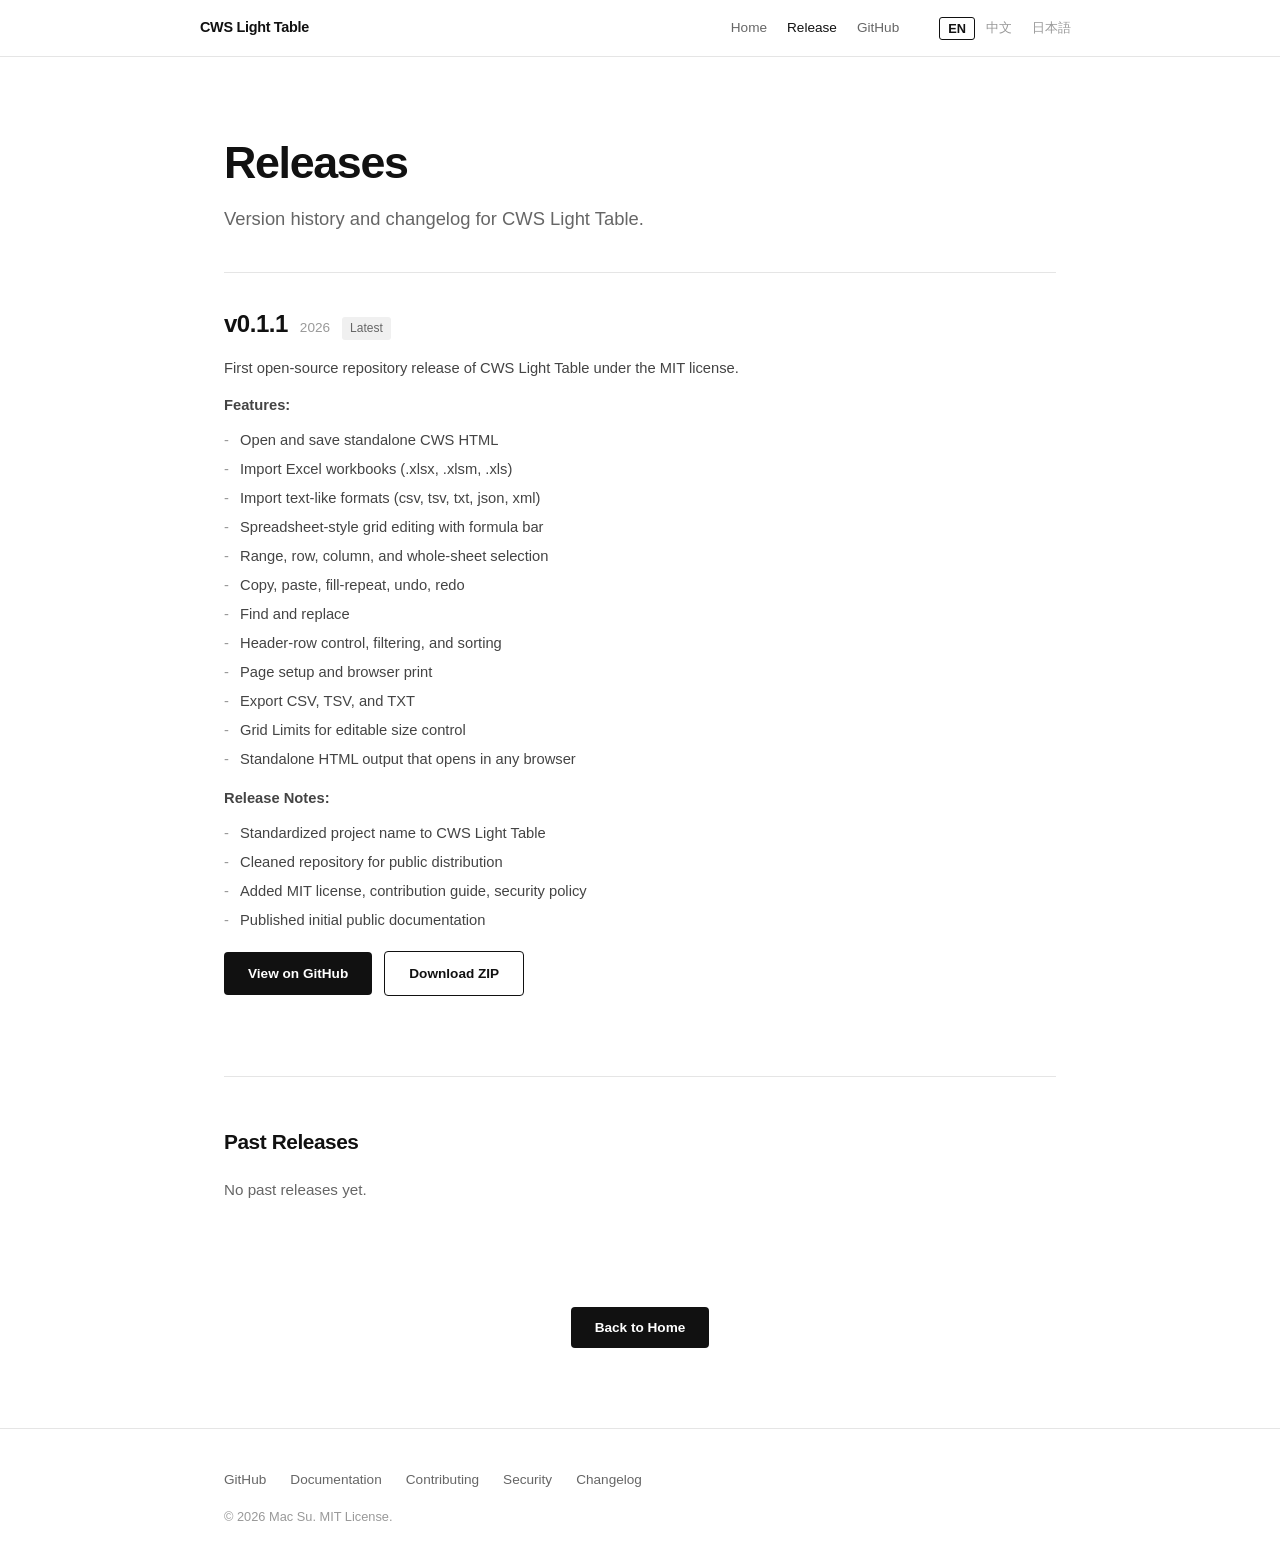
==== release.html @ afd264b7 "Initial site" ====
<!DOCTYPE html>
<html lang="en">
<head>
<meta charset="UTF-8">
<meta name="viewport" content="width=device-width, initial-scale=1.0">
<title>Release - CWS Light Table</title>
<link rel="stylesheet" href="css/style.css">
</head>
<body>

<nav class="nav">
  <div class="nav-inner">
    <a href="index.html" class="nav-logo">CWS Light Table</a>
    <div class="nav-links">
      <a href="index.html" data-i18n="nav_home">Home</a>
      <a href="release.html" class="active" data-i18n="nav_release">Release</a>
      <a href="https://github.com/szsumc/CWS-Light-Table-Open-Source" target="_blank" data-i18n="nav_github">GitHub</a>
    </div>
    <div class="lang-switch">
      <button class="lang-btn active" data-lang="en">EN</button>
      <button class="lang-btn" data-lang="zh">中文</button>
      <button class="lang-btn" data-lang="ja">日本語</button>
    </div>
  </div>
</nav>

<main>
  <div class="container">

    <section class="hero" style="padding-bottom:40px">
      <h1 data-i18n="release_title">Releases</h1>
      <p class="tagline" data-i18n="release_tagline">Version history and changelog for CWS Light Table.</p>
    </section>

    <section class="section" style="padding-top:0">
      <div class="release">
        <div class="release-header">
          <span class="release-version" data-i18n="rel_011_version">v0.1.1</span>
          <span class="release-date" data-i18n="rel_011_date">2026</span>
          <span class="release-tag" data-i18n="rel_011_tag">Latest</span>
        </div>
        <div class="release-notes">
          <p data-i18n="rel_011_intro">First open-source repository release of CWS Light Table under the MIT license.</p>
          <p style="margin-top:12px;font-weight:600" data-i18n="rel_011_features_title">Features:</p>
          <ul>
            <li data-i18n="rel_011_f01">Open and save standalone CWS HTML</li>
            <li data-i18n="rel_011_f02">Import Excel workbooks (.xlsx, .xlsm, .xls)</li>
            <li data-i18n="rel_011_f03">Import text-like formats (csv, tsv, txt, json, xml)</li>
            <li data-i18n="rel_011_f04">Spreadsheet-style grid editing with formula bar</li>
            <li data-i18n="rel_011_f05">Range, row, column, and whole-sheet selection</li>
            <li data-i18n="rel_011_f06">Copy, paste, fill-repeat, undo, redo</li>
            <li data-i18n="rel_011_f07">Find and replace</li>
            <li data-i18n="rel_011_f08">Header-row control, filtering, and sorting</li>
            <li data-i18n="rel_011_f09">Page setup and browser print</li>
            <li data-i18n="rel_011_f10">Export CSV, TSV, and TXT</li>
            <li data-i18n="rel_011_f11">Grid Limits for editable size control</li>
            <li data-i18n="rel_011_f12">Standalone HTML output that opens in any browser</li>
          </ul>
          <p style="margin-top:12px;font-weight:600" data-i18n="rel_011_notes_title">Release Notes:</p>
          <ul>
            <li data-i18n="rel_011_n01">Standardized project name to CWS Light Table</li>
            <li data-i18n="rel_011_n02">Cleaned repository for public distribution</li>
            <li data-i18n="rel_011_n03">Added MIT license, contribution guide, security policy</li>
            <li data-i18n="rel_011_n04">Published initial public documentation</li>
          </ul>
          <p style="margin-top:16px">
            <a href="https://github.com/szsumc/CWS-Light-Table-Open-Source/releases" target="_blank" class="btn" data-i18n="rel_011_download">View on GitHub</a>
            <a href="Release/CWS%20Light%20Table_v0.1.1.zip" class="btn btn-outline" style="margin-left:8px" data-i18n="rel_011_dl_zip">Download ZIP</a>
          </p>
        </div>
      </div>
    </section>

    <section class="section">
      <h2 class="section-title" data-i18n="past_title">Past Releases</h2>
      <p class="section-sub" data-i18n="past_empty">No past releases yet.</p>
    </section>

    <div style="padding: 32px 0; text-align: center;">
      <a href="index.html" class="btn" data-i18n="cta_home">Back to Home</a>
    </div>

  </div>
</main>

<footer class="footer">
  <div class="container">
    <div class="footer-links">
      <a href="https://github.com/szsumc/CWS-Light-Table-Open-Source" target="_blank" data-i18n="footer_github">GitHub</a>
      <a href="https://github.com/szsumc/CWS-Light-Table-Open-Source/tree/master/docs" target="_blank" data-i18n="footer_docs">Documentation</a>
      <a href="https://github.com/szsumc/CWS-Light-Table-Open-Source/blob/master/CONTRIBUTING.md" target="_blank" data-i18n="footer_contributing">Contributing</a>
      <a href="https://github.com/szsumc/CWS-Light-Table-Open-Source/blob/master/SECURITY.md" target="_blank" data-i18n="footer_security">Security</a>
      <a href="https://github.com/szsumc/CWS-Light-Table-Open-Source/blob/master/CHANGELOG.md" target="_blank" data-i18n="footer_changelog">Changelog</a>
    </div>
    <div class="footer-copy" data-i18n="footer_copy">&copy; 2026 Mac Su. MIT License.</div>
  </div>
</footer>

<script>
const LANG = {
  en: {
    nav_home: "Home",
    nav_release: "Release",
    nav_github: "GitHub",
    release_title: "Releases",
    release_tagline: "Version history and changelog for CWS Light Table.",
    rel_011_version: "v0.1.1",
    rel_011_date: "2026",
    rel_011_tag: "Latest",
    rel_011_intro: "First open-source repository release of CWS Light Table under the MIT license.",
    rel_011_features_title: "Features:",
    rel_011_f01: "Open and save standalone CWS HTML",
    rel_011_f02: "Import Excel workbooks (.xlsx, .xlsm, .xls)",
    rel_011_f03: "Import text-like formats (csv, tsv, txt, json, xml)",
    rel_011_f04: "Spreadsheet-style grid editing with formula bar",
    rel_011_f05: "Range, row, column, and whole-sheet selection",
    rel_011_f06: "Copy, paste, fill-repeat, undo, redo",
    rel_011_f07: "Find and replace",
    rel_011_f08: "Header-row control, filtering, and sorting",
    rel_011_f09: "Page setup and browser print",
    rel_011_f10: "Export CSV, TSV, and TXT",
    rel_011_f11: "Grid Limits for editable size control",
    rel_011_f12: "Standalone HTML output that opens in any browser",
    rel_011_notes_title: "Release Notes:",
    rel_011_n01: "Standardized project name to CWS Light Table",
    rel_011_n02: "Cleaned repository for public distribution",
    rel_011_n03: "Added MIT license, contribution guide, security policy",
    rel_011_n04: "Published initial public documentation",
    rel_011_download: "View on GitHub",
    rel_011_dl_zip: "Download ZIP",
    past_title: "Past Releases",
    past_empty: "No past releases yet.",
    cta_home: "Back to Home",
    footer_github: "GitHub",
    footer_docs: "Documentation",
    footer_contributing: "Contributing",
    footer_security: "Security",
    footer_changelog: "Changelog",
    footer_copy: "\u00a9 2026 Mac Su. MIT License."
  },
  zh: {
    nav_home: "\u9996\u9875",
    nav_release: "\u53d1\u5e03",
    nav_github: "GitHub",
    release_title: "\u7248\u672c\u53d1\u5e03",
    release_tagline: "CWS Light Table \u7684\u7248\u672c\u5386\u53f2\u548c\u66f4\u65b0\u65e5\u5fd7\u3002",
    rel_011_version: "v0.1.1",
    rel_011_date: "2026 \u5e74",
    rel_011_tag: "\u6700\u65b0",
    rel_011_intro: "CWS Light Table \u7684\u9996\u4e2a\u5f00\u6e90\u4ed3\u5e93\u53d1\u5e03\u7248\uff0c\u57fa\u4e8e MIT \u534f\u8bae\u3002",
    rel_011_features_title: "\u529f\u80fd\u7279\u6027\uff1a",
    rel_011_f01: "\u6253\u5f00\u548c\u4fdd\u5b58\u72ec\u7acb CWS HTML \u6587\u4ef6",
    rel_011_f02: "\u5bfc\u5165 Excel \u5de5\u4f5c\u7c3f (.xlsx, .xlsm, .xls)",
    rel_011_f03: "\u5bfc\u5165\u6587\u672c\u683c\u5f0f (csv, tsv, txt, json, xml)",
    rel_011_f04: "\u652f\u6301\u516c\u5f0f\u680f\u7684\u7f51\u683c\u7f16\u8f91",
    rel_011_f05: "\u8303\u56f4\u3001\u884c\u3001\u5217\u3001\u5168\u8868\u9009\u62e9",
    rel_011_f06: "\u590d\u5236\u3001\u7c98\u8d34\u3001\u586b\u5145\u3001\u64a4\u9500\u3001\u91cd\u505a",
    rel_011_f07: "\u67e5\u627e\u548c\u66ff\u6362",
    rel_011_f08: "\u8868\u5934\u884c\u63a7\u5236\u3001\u7b5b\u9009\u3001\u6392\u5e8f",
    rel_011_f09: "\u9875\u9762\u8bbe\u7f6e\u548c\u6d4f\u89c8\u5668\u6253\u5370",
    rel_011_f10: "\u5bfc\u51fa CSV\u3001TSV\u3001TXT",
    rel_011_f11: "\u7f51\u683c\u9650\u5236 (\u53ef\u7f16\u8f91\u8303\u56f4\u63a7\u5236)",
    rel_011_f12: "\u751f\u6210\u53ef\u5728\u4efb\u4f55\u6d4f\u89c8\u5668\u4e2d\u6253\u5f00\u7684\u72ec\u7acb HTML",
    rel_011_notes_title: "\u53d1\u5e03\u8bf4\u660e\uff1a",
    rel_011_n01: "\u6807\u51c6\u5316\u9879\u76ee\u540d\u79f0\u4e3a CWS Light Table",
    rel_011_n02: "\u6e05\u7406\u4ed3\u5e93\uff0c\u9002\u5408\u516c\u5f00\u53d1\u5e03",
    rel_011_n03: "\u6dfb\u52a0 MIT \u534f\u8bae\u3001\u8d21\u732e\u6307\u5357\u3001\u5b89\u5168\u7b56\u7565",
    rel_011_n04: "\u53d1\u5e03\u521d\u59cb\u516c\u5f00\u6587\u6863",
    rel_011_download: "\u5728 GitHub \u4e0a\u67e5\u770b",
    rel_011_dl_zip: "\u4e0b\u8f7d ZIP",
    past_title: "\u8fc7\u5f80\u7248\u672c",
    past_empty: "\u5c1a\u65e0\u5176\u4ed6\u7248\u672c\u3002",
    cta_home: "\u8fd4\u56de\u9996\u9875",
    footer_github: "GitHub",
    footer_docs: "\u6587\u6863",
    footer_contributing: "\u8d21\u732e\u6307\u5357",
    footer_security: "\u5b89\u5168\u7b56\u7565",
    footer_changelog: "\u66f4\u65b0\u65e5\u5fd7",
    footer_copy: "\u00a9 2026 Mac Su\u3002MIT License\u3002"
  },
  ja: {
    nav_home: "\u30db\u30fc\u30e0",
    nav_release: "\u30ea\u30ea\u30fc\u30b9",
    nav_github: "GitHub",
    release_title: "\u30ea\u30ea\u30fc\u30b9",
    release_tagline: "CWS Light Table \u306e\u30d0\u30fc\u30b8\u30e7\u30f3\u5c65\u6b74\u3068\u30c1\u30a7\u30f3\u30b8\u30ed\u30b0\u3002",
    rel_011_version: "v0.1.1",
    rel_011_date: "2026\u5e74",
    rel_011_tag: "\u6700\u65b0",
    rel_011_intro: "MIT \u30e9\u30a4\u30bb\u30f3\u30b9\u3067\u516c\u958b\u3055\u308c\u305f CWS Light Table \u306e\u521d\u306e\u30aa\u30fc\u30d7\u30f3\u30bd\u30fc\u30b9\u30ea\u30dd\u30b8\u30c8\u30ea\u30ea\u30ea\u30fc\u30b9\u3067\u3059\u3002",
    rel_011_features_title: "\u6a5f\u80fd\uff1a",
    rel_011_f01: "\u30b9\u30bf\u30f3\u30c9\u30a2\u30ed\u30f3 CWS HTML \u306e\u958b\u9589\u3068\u4fdd\u5b58",
    rel_011_f02: "Excel \u30ef\u30fc\u30af\u30d6\u30c3\u30af\u306e\u30a4\u30f3\u30dd\u30fc\u30c8 (.xlsx, .xlsm, .xls)",
    rel_011_f03: "\u30c6\u30ad\u30b9\u30c8\u5f62\u5f0f\u306e\u30a4\u30f3\u30dd\u30fc\u30c8 (csv, tsv, txt, json, xml)",
    rel_011_f04: "\u6570\u5f0f\u30d0\u30fc\u5bfe\u5fdc\u306e\u30b0\u30ea\u30c3\u30c9\u7de8\u96c6",
    rel_011_f05: "\u7bc4\u56f2\u3001\u884c\u3001\u5217\u3001\u30b7\u30fc\u30c8\u5168\u4f53\u306e\u9078\u629e",
    rel_011_f06: "\u30b3\u30d4\u30fc\u3001\u30da\u30fc\u30b9\u30c8\u3001\u30d5\u30a3\u30eb\u3001\u5143\u306b\u623b\u3059\u3001\u3084\u308a\u76f4\u3057",
    rel_011_f07: "\u691c\u7d22\u3068\u7f6e\u63db",
    rel_011_f08: "\u30d8\u30c3\u30c0\u30fc\u884c\u5236\u5fa1\u3001\u30d5\u30a3\u30eb\u30bf\u30fc\u3001\u30bd\u30fc\u30c8",
    rel_011_f09: "\u30da\u30fc\u30b8\u8a2d\u5b9a\u3068\u30d6\u30e9\u30a6\u30b6\u5370\u5237",
    rel_011_f10: "CSV\u3001TSV\u3001TXT \u306e\u30a8\u30af\u30b9\u30dd\u30fc\u30c8",
    rel_011_f11: "\u30b0\u30ea\u30c3\u30c9\u5236\u9650 (\u7de8\u96c6\u7bc4\u56f2\u306e\u5236\u5fa1)",
    rel_011_f12: "\u30d6\u30e9\u30a6\u30b6\u3067\u958b\u3051\u308b\u30b9\u30bf\u30f3\u30c9\u30a2\u30ed\u30f3 HTML \u3092\u751f\u6210",
    rel_011_notes_title: "\u30ea\u30ea\u30fc\u30b9\u30ce\u30fc\u30c8\uff1a",
    rel_011_n01: "\u30d7\u30ed\u30b8\u30a7\u30af\u30c8\u540d\u3092 CWS Light Table \u306b\u7d71\u4e00",
    rel_011_n02: "\u516c\u958b\u914d\u5e03\u306e\u305f\u3081\u306b\u30ea\u30dd\u30b8\u30c8\u30ea\u3092\u30af\u30ea\u30fc\u30f3",
    rel_011_n03: "MIT \u30e9\u30a4\u30bb\u30f3\u30b9\u3001\u30b3\u30f3\u30c8\u30ea\u30d3\u30e5\u30fc\u30b7\u30e7\u30f3\u30ac\u30a4\u30c9\u3001\u30bb\u30ad\u30e5\u30ea\u30c6\u30a3\u30dd\u30ea\u30b7\u30fc\u3092\u8ffd\u52a0",
    rel_011_n04: "\u521d\u671f\u516c\u958b\u30c9\u30ad\u30e5\u30e1\u30f3\u30c8\u3092\u516c\u958b",
    rel_011_download: "GitHub \u3067\u898b\u308b",
    rel_011_dl_zip: "ZIP \u3092\u30c0\u30a6\u30f3\u30ed\u30fc\u30c9",
    past_title: "\u904e\u53bb\u306e\u30ea\u30ea\u30fc\u30b9",
    past_empty: "\u307e\u3060\u3042\u308a\u307e\u305b\u3093\u3002",
    cta_home: "\u30db\u30fc\u30e0\u306b\u623b\u308b",
    footer_github: "GitHub",
    footer_docs: "\u30c9\u30ad\u30e5\u30e1\u30f3\u30c8",
    footer_contributing: "\u30b3\u30f3\u30c8\u30ea\u30d3\u30e5\u30fc\u30b7\u30e7\u30f3",
    footer_security: "\u30bb\u30ad\u30e5\u30ea\u30c6\u30a3",
    footer_changelog: "\u30c1\u30a7\u30f3\u30b8\u30ed\u30b0",
    footer_copy: "\u00a9 2026 Mac Su. MIT License."
  }
};

function switchLang(lang) {
  var data = LANG[lang];
  if (!data) return;

  document.querySelectorAll("[data-i18n]").forEach(function(el) {
    var key = el.getAttribute("data-i18n");
    if (data[key]) {
      el.textContent = data[key];
    }
  });

  document.querySelectorAll(".lang-btn").forEach(function(btn) {
    btn.classList.toggle("active", btn.getAttribute("data-lang") === lang);
  });

  document.documentElement.lang = lang === "zh" ? "zh-CN" : lang === "ja" ? "ja" : "en";
  localStorage.setItem("cws-lang", lang);
}

document.addEventListener("DOMContentLoaded", function() {
  var saved = localStorage.getItem("cws-lang");
  if (saved && LANG[saved]) {
    switchLang(saved);
  } else {
    var navLang = (navigator.language || "").toLowerCase();
    if (navLang.startsWith("zh")) {
      switchLang("zh");
    } else if (navLang.startsWith("ja")) {
      switchLang("ja");
    }
  }

  document.querySelectorAll(".lang-btn").forEach(function(btn) {
    btn.addEventListener("click", function() {
      switchLang(this.getAttribute("data-lang"));
    });
  });
});
</script>

</body>
</html>
---- css/style.css ----
*, *::before, *::after {
  margin: 0;
  padding: 0;
  box-sizing: border-box;
}

html {
  font-size: 16px;
  scroll-behavior: smooth;
}

body {
  font-family: -apple-system, BlinkMacSystemFont, "Segoe UI", "Noto Sans SC", "Noto Sans JP", Roboto, Helvetica, Arial, sans-serif;
  color: #111;
  background: #fff;
  line-height: 1.6;
  -webkit-font-smoothing: antialiased;
}

a {
  color: #111;
  text-decoration: underline;
  text-underline-offset: 2px;
  transition: opacity 0.15s;
}

a:hover {
  opacity: 0.5;
}

img {
  max-width: 100%;
  height: auto;
}

/* Nav */
.nav {
  position: sticky;
  top: 0;
  z-index: 100;
  background: #fff;
  border-bottom: 1px solid #e5e5e5;
  padding: 0 24px;
}

.nav-inner {
  max-width: 880px;
  margin: 0 auto;
  display: flex;
  align-items: center;
  height: 56px;
  gap: 24px;
}

.nav-logo {
  font-weight: 700;
  font-size: 0.9rem;
  letter-spacing: -0.02em;
  text-decoration: none;
  color: #111;
  white-space: nowrap;
}

.nav-links {
  display: flex;
  gap: 20px;
  margin-left: auto;
}

.nav-links a {
  font-size: 0.85rem;
  text-decoration: none;
  color: #666;
  transition: color 0.15s;
}

.nav-links a:hover,
.nav-links a.active {
  color: #111;
}

.lang-switch {
  display: flex;
  gap: 2px;
  margin-left: 16px;
  font-size: 0.8rem;
}

.lang-btn {
  background: none;
  border: 1px solid transparent;
  padding: 2px 8px;
  cursor: pointer;
  color: #999;
  font-size: 0.8rem;
  border-radius: 3px;
  transition: all 0.15s;
  font-family: inherit;
}

.lang-btn:hover {
  color: #111;
  border-color: #e5e5e5;
}

.lang-btn.active {
  color: #111;
  border-color: #111;
  font-weight: 600;
}

/* Container */
.container {
  max-width: 880px;
  margin: 0 auto;
  padding: 0 24px;
}

/* Hero */
.hero {
  padding: 80px 0 60px;
}

.hero h1 {
  font-size: 2.8rem;
  font-weight: 800;
  letter-spacing: -0.03em;
  line-height: 1.15;
  margin-bottom: 16px;
}

.hero .tagline {
  font-size: 1.15rem;
  color: #666;
  max-width: 600px;
  line-height: 1.5;
}

/* Section */
.section {
  padding: 48px 0;
  border-top: 1px solid #e5e5e5;
}

.section:first-of-type {
  border-top: none;
}

.section-title {
  font-size: 1.3rem;
  font-weight: 700;
  margin-bottom: 20px;
  letter-spacing: -0.02em;
}

.section-sub {
  font-size: 0.95rem;
  color: #666;
  margin-bottom: 24px;
}

/* Features */
.features {
  display: grid;
  grid-template-columns: 1fr 1fr;
  gap: 12px 32px;
  list-style: none;
}

.features li {
  padding: 3px 0;
  font-size: 0.92rem;
  position: relative;
  padding-left: 18px;
}

.features li::before {
  content: "";
  position: absolute;
  left: 0;
  top: 11px;
  width: 8px;
  height: 8px;
  background: #111;
  border-radius: 50%;
}

/* Screenshot placeholder */
.screenshot-img {
  width: 100%;
  display: block;
  margin: 24px 0;
  border: 1px solid #e5e5e5;
}

/* Code block */
.code-block {
  background: #f8f8f8;
  border: 1px solid #e5e5e5;
  padding: 16px 20px;
  font-family: "SFMono-Regular", Consolas, "Liberation Mono", Menlo, monospace;
  font-size: 0.85rem;
  line-height: 1.7;
  border-radius: 4px;
  overflow-x: auto;
  margin: 12px 0;
}

.code-block .comment {
  color: #999;
}

/* Blockquote / info box */
.info-box {
  background: #f8f8f8;
  border-left: 3px solid #111;
  padding: 16px 20px;
  margin: 16px 0;
  font-size: 0.9rem;
  color: #444;
}

/* Buttons */
.btn {
  display: inline-block;
  padding: 10px 24px;
  background: #111;
  color: #fff !important;
  text-decoration: none;
  font-size: 0.85rem;
  font-weight: 600;
  border: none;
  cursor: pointer;
  transition: opacity 0.15s;
  border-radius: 4px;
}

.btn:hover {
  opacity: 0.8;
}

.btn-outline {
  background: transparent;
  color: #111 !important;
  border: 1px solid #111;
}

.btn-outline:hover {
  background: #111;
  color: #fff !important;
  opacity: 1;
}

/* Release entry */
.release {
  padding: 32px 0;
  border-bottom: 1px solid #e5e5e5;
}

.release:last-child {
  border-bottom: none;
}

.release-header {
  display: flex;
  align-items: baseline;
  gap: 12px;
  margin-bottom: 12px;
  flex-wrap: wrap;
}

.release-version {
  font-size: 1.5rem;
  font-weight: 700;
  letter-spacing: -0.02em;
}

.release-date {
  font-size: 0.85rem;
  color: #999;
}

.release-tag {
  font-size: 0.75rem;
  background: #f0f0f0;
  padding: 2px 8px;
  border-radius: 3px;
  color: #666;
}

.release-notes {
  font-size: 0.92rem;
  color: #444;
  line-height: 1.7;
}

.release-notes ul {
  list-style: none;
  padding: 0;
  margin: 8px 0;
}

.release-notes li {
  padding: 2px 0 2px 16px;
  position: relative;
}

.release-notes li::before {
  content: "-";
  position: absolute;
  left: 0;
  color: #999;
}

/* Footer */
.footer {
  border-top: 1px solid #e5e5e5;
  padding: 40px 0;
  margin-top: 48px;
}

.footer-links {
  display: flex;
  flex-wrap: wrap;
  gap: 8px 24px;
  font-size: 0.85rem;
}

.footer-links a {
  color: #666;
  text-decoration: none;
}

.footer-links a:hover {
  color: #111;
}

.footer-copy {
  margin-top: 16px;
  font-size: 0.8rem;
  color: #999;
}

/* Section anchor */
.section-anchor {
  scroll-margin-top: 72px;
}

/* Responsive */
@media (max-width: 640px) {
  .hero h1 {
    font-size: 2rem;
  }

  .features {
    grid-template-columns: 1fr;
  }

  .nav-inner {
    gap: 12px;
  }

  .lang-switch {
    margin-left: 8px;
  }

  .nav-links {
    gap: 12px;
  }
}
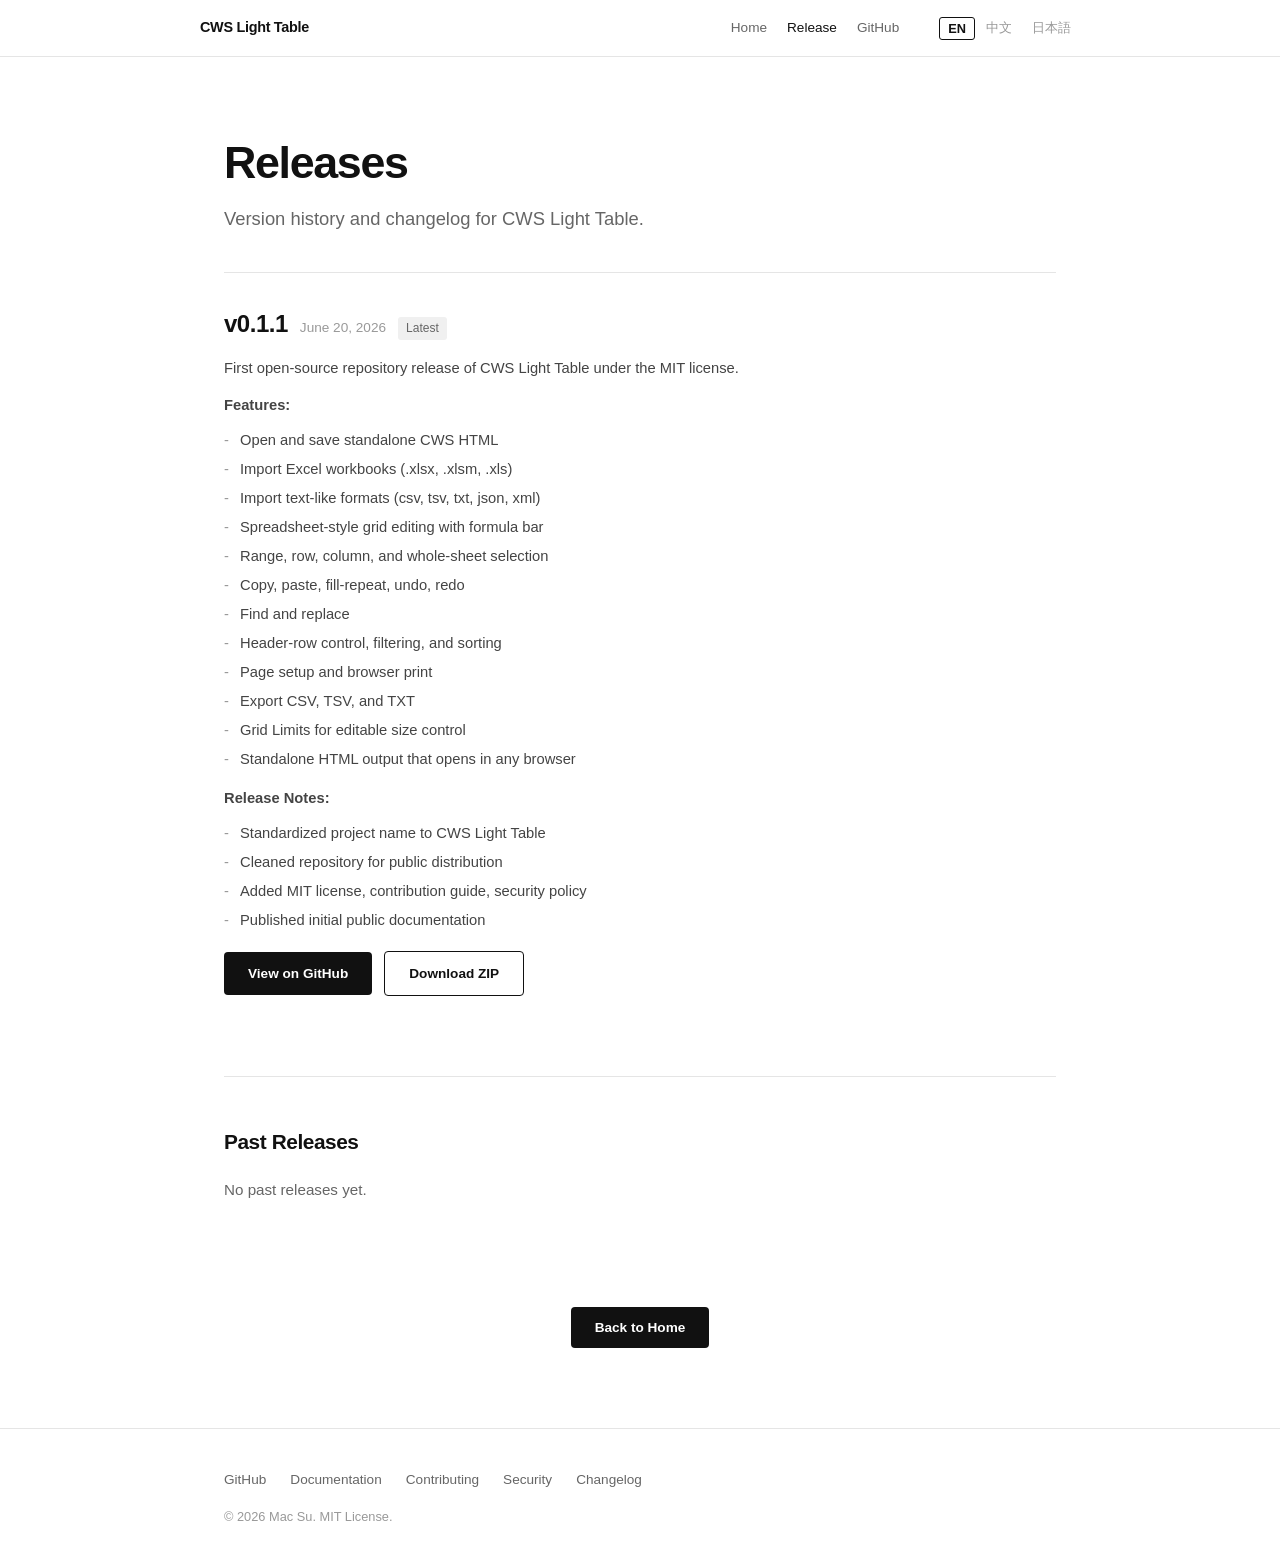
==== commit 0d370d8a: "Update release date to June 20, 2026" ====
--- a/release.html
+++ b/release.html
@@ -36,7 +36,7 @@
       <div class="release">
         <div class="release-header">
           <span class="release-version" data-i18n="rel_011_version">v0.1.1</span>
-          <span class="release-date" data-i18n="rel_011_date">2026</span>
+          <span class="release-date" data-i18n="rel_011_date">June 20, 2026</span>
           <span class="release-tag" data-i18n="rel_011_tag">Latest</span>
         </div>
         <div class="release-notes">
@@ -105,7 +105,7 @@
     release_title: "Releases",
     release_tagline: "Version history and changelog for CWS Light Table.",
     rel_011_version: "v0.1.1",
-    rel_011_date: "2026",
+    rel_011_date: "June 20, 2026",
     rel_011_tag: "Latest",
     rel_011_intro: "First open-source repository release of CWS Light Table under the MIT license.",
     rel_011_features_title: "Features:",
@@ -145,7 +145,7 @@
     release_title: "\u7248\u672c\u53d1\u5e03",
     release_tagline: "CWS Light Table \u7684\u7248\u672c\u5386\u53f2\u548c\u66f4\u65b0\u65e5\u5fd7\u3002",
     rel_011_version: "v0.1.1",
-    rel_011_date: "2026 \u5e74",
+    rel_011_date: "2026\u5e746\u670820\u65e5",
     rel_011_tag: "\u6700\u65b0",
     rel_011_intro: "CWS Light Table \u7684\u9996\u4e2a\u5f00\u6e90\u4ed3\u5e93\u53d1\u5e03\u7248\uff0c\u57fa\u4e8e MIT \u534f\u8bae\u3002",
     rel_011_features_title: "\u529f\u80fd\u7279\u6027\uff1a",
@@ -185,7 +185,7 @@
     release_title: "\u30ea\u30ea\u30fc\u30b9",
     release_tagline: "CWS Light Table \u306e\u30d0\u30fc\u30b8\u30e7\u30f3\u5c65\u6b74\u3068\u30c1\u30a7\u30f3\u30b8\u30ed\u30b0\u3002",
     rel_011_version: "v0.1.1",
-    rel_011_date: "2026\u5e74",
+    rel_011_date: "2026\u5e746\u670820\u65e5",
     rel_011_tag: "\u6700\u65b0",
     rel_011_intro: "MIT \u30e9\u30a4\u30bb\u30f3\u30b9\u3067\u516c\u958b\u3055\u308c\u305f CWS Light Table \u306e\u521d\u306e\u30aa\u30fc\u30d7\u30f3\u30bd\u30fc\u30b9\u30ea\u30dd\u30b8\u30c8\u30ea\u30ea\u30ea\u30fc\u30b9\u3067\u3059\u3002",
     rel_011_features_title: "\u6a5f\u80fd\uff1a",
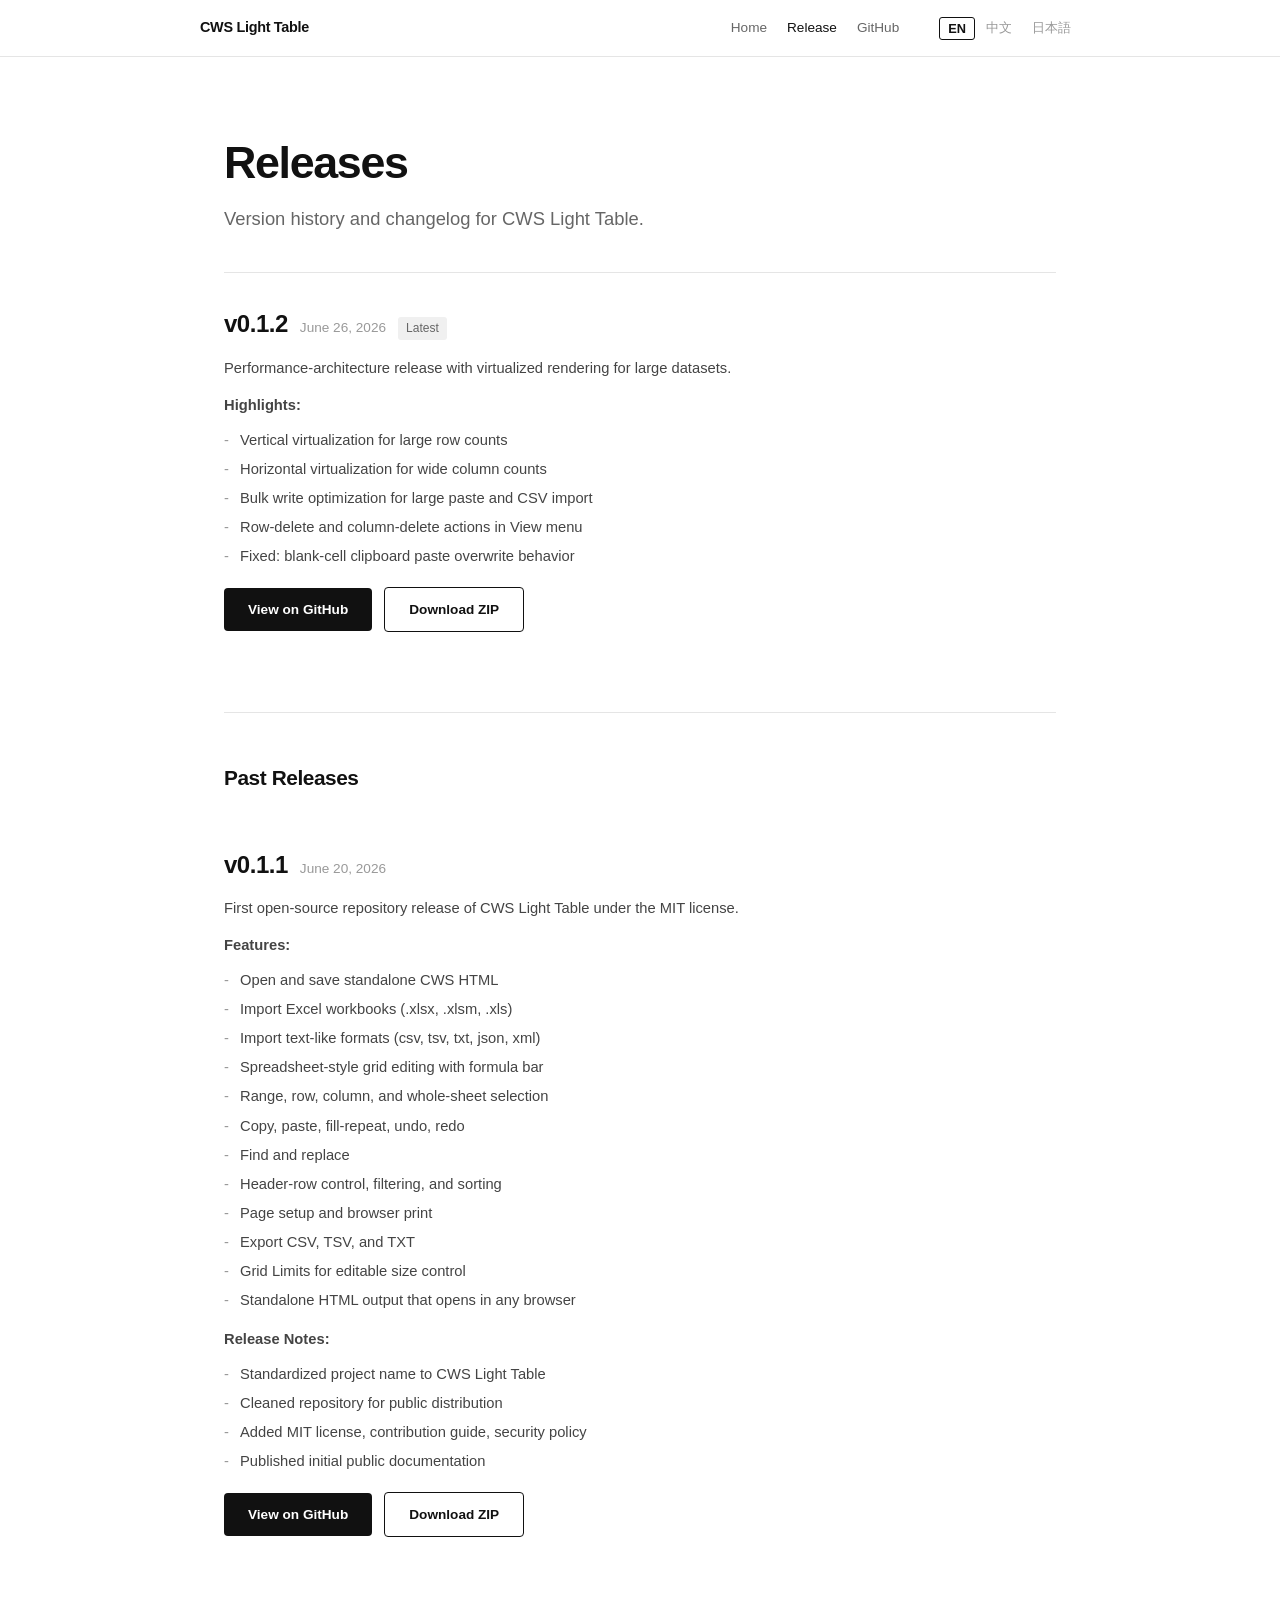
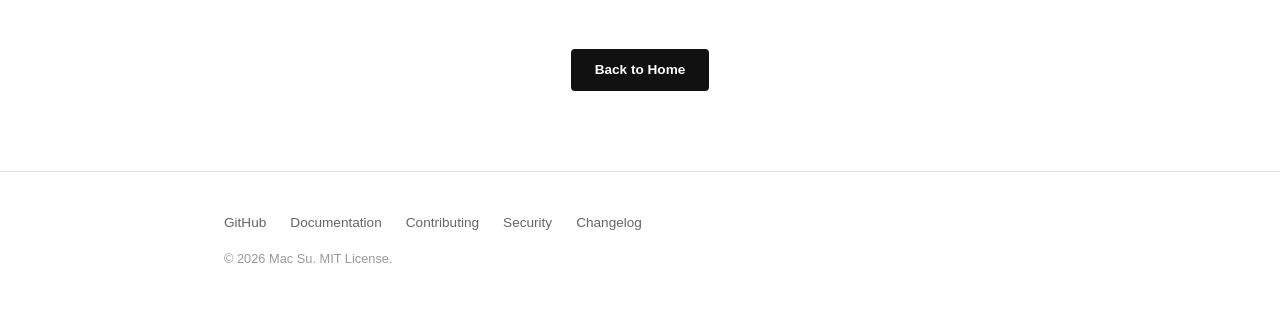
==== commit 903145d2: "Add v0.1.2 release entry with virtualized rendering, row/column delete, paste fix" ====
--- a/release.html
+++ b/release.html
@@ -35,9 +35,34 @@
     <section class="section" style="padding-top:0">
       <div class="release">
         <div class="release-header">
+          <span class="release-version" data-i18n="rel_012_version">v0.1.2</span>
+          <span class="release-date" data-i18n="rel_012_date">June 26, 2026</span>
+          <span class="release-tag" data-i18n="rel_012_tag">Latest</span>
+        </div>
+        <div class="release-notes">
+          <p data-i18n="rel_012_intro">Performance-architecture release with virtualized rendering for large datasets.</p>
+          <p style="margin-top:12px;font-weight:600" data-i18n="rel_012_highlights_title">Highlights:</p>
+          <ul>
+            <li data-i18n="rel_012_h01">Vertical virtualization for large row counts</li>
+            <li data-i18n="rel_012_h02">Horizontal virtualization for wide column counts</li>
+            <li data-i18n="rel_012_h03">Bulk write optimization for large paste and CSV import</li>
+            <li data-i18n="rel_012_h04">Row-delete and column-delete actions in View menu</li>
+            <li data-i18n="rel_012_h05">Fixed: blank-cell clipboard paste overwrite behavior</li>
+          </ul>
+          <p style="margin-top:16px">
+            <a href="https://github.com/szsumc/CWS-Light-Table-Open-Source/releases" target="_blank" class="btn" data-i18n="rel_012_download">View on GitHub</a>
+            <a href="Release/CWS%20Light%20Table_v0.1.2.zip" class="btn btn-outline" style="margin-left:8px" data-i18n="rel_012_dl_zip">Download ZIP</a>
+          </p>
+        </div>
+      </div>
+    </section>
+
+    <section class="section">
+      <h2 class="section-title" data-i18n="past_title">Past Releases</h2>
+      <div class="release">
+        <div class="release-header">
           <span class="release-version" data-i18n="rel_011_version">v0.1.1</span>
           <span class="release-date" data-i18n="rel_011_date">June 20, 2026</span>
-          <span class="release-tag" data-i18n="rel_011_tag">Latest</span>
         </div>
         <div class="release-notes">
           <p data-i18n="rel_011_intro">First open-source repository release of CWS Light Table under the MIT license.</p>
@@ -71,11 +96,6 @@
       </div>
     </section>
 
-    <section class="section">
-      <h2 class="section-title" data-i18n="past_title">Past Releases</h2>
-      <p class="section-sub" data-i18n="past_empty">No past releases yet.</p>
-    </section>
-
     <div style="padding: 32px 0; text-align: center;">
       <a href="index.html" class="btn" data-i18n="cta_home">Back to Home</a>
     </div>
@@ -128,8 +148,19 @@
     rel_011_n04: "Published initial public documentation",
     rel_011_download: "View on GitHub",
     rel_011_dl_zip: "Download ZIP",
+    rel_012_version: "v0.1.2",
+    rel_012_date: "June 26, 2026",
+    rel_012_tag: "Latest",
+    rel_012_intro: "Performance-architecture release with virtualized rendering for large datasets.",
+    rel_012_highlights_title: "Highlights:",
+    rel_012_h01: "Vertical virtualization for large row counts",
+    rel_012_h02: "Horizontal virtualization for wide column counts",
+    rel_012_h03: "Bulk write optimization for large paste and CSV import",
+    rel_012_h04: "Row-delete and column-delete actions in View menu",
+    rel_012_h05: "Fixed: blank-cell clipboard paste overwrite behavior",
+    rel_012_download: "View on GitHub",
+    rel_012_dl_zip: "Download ZIP",
     past_title: "Past Releases",
-    past_empty: "No past releases yet.",
     cta_home: "Back to Home",
     footer_github: "GitHub",
     footer_docs: "Documentation",
@@ -168,8 +199,19 @@
     rel_011_n04: "\u53d1\u5e03\u521d\u59cb\u516c\u5f00\u6587\u6863",
     rel_011_download: "\u5728 GitHub \u4e0a\u67e5\u770b",
     rel_011_dl_zip: "\u4e0b\u8f7d ZIP",
+    rel_012_version: "v0.1.2",
+    rel_012_date: "2026\u5e746\u670826\u65e5",
+    rel_012_tag: "\u6700\u65b0",
+    rel_012_intro: "\u6027\u80fd\u67b6\u6784\u53d1\u884c\u7248\uff0c\u9488\u5bf9\u5927\u578b\u6570\u636e\u96c6\u4f18\u5316\u865a\u62df\u5316\u6e32\u67d3\u3002",
+    rel_012_highlights_title: "\u4eae\u70b9\uff1a",
+    rel_012_h01: "\u7eb5\u5411\u865a\u62df\u5316\uff0c\u652f\u6301\u4e07\u884c\u6570\u636e\u6d41\u7545\u6eda\u52a8",
+    rel_012_h02: "\u6a2a\u5411\u865a\u62df\u5316\uff0c\u652f\u6301\u767e\u5217\u6570\u636e\u6d41\u7545\u6eda\u52a8",
+    rel_012_h03: "\u6279\u91cf\u5199\u5165\u4f18\u5316\uff0c\u5927\u5e45\u63d0\u5347\u7c98\u8d34\u548cCSV\u5bfc\u5165\u901f\u5ea6",
+    rel_012_h04: "View \u83dc\u5355\u65b0\u589e\u5220\u9664\u884c/\u5217\u529f\u80fd",
+    rel_012_h05: "\u4fee\u590d\uff1a\u7a7a\u767d\u5355\u5143\u683c\u590d\u5236\u540e\u65e0\u6cd5\u7c98\u8d34\u7684 bug",
+    rel_012_download: "\u5728 GitHub \u4e0a\u67e5\u770b",
+    rel_012_dl_zip: "\u4e0b\u8f7d ZIP",
     past_title: "\u8fc7\u5f80\u7248\u672c",
-    past_empty: "\u5c1a\u65e0\u5176\u4ed6\u7248\u672c\u3002",
     cta_home: "\u8fd4\u56de\u9996\u9875",
     footer_github: "GitHub",
     footer_docs: "\u6587\u6863",
@@ -208,8 +250,19 @@
     rel_011_n04: "\u521d\u671f\u516c\u958b\u30c9\u30ad\u30e5\u30e1\u30f3\u30c8\u3092\u516c\u958b",
     rel_011_download: "GitHub \u3067\u898b\u308b",
     rel_011_dl_zip: "ZIP \u3092\u30c0\u30a6\u30f3\u30ed\u30fc\u30c9",
+    rel_012_version: "v0.1.2",
+    rel_012_date: "2026\u5e746\u670826\u65e5",
+    rel_012_tag: "\u6700\u65b0",
+    rel_012_intro: "\u5927\u898f\u6a21\u30c7\u30fc\u30bf\u30bb\u30c3\u30c8\u5411\u3051\u4eee\u60f3\u5316\u30ec\u30f3\u30c0\u30ea\u30f3\u30b0\u3092\u6700\u9069\u5316\u3057\u305f\u30d1\u30d5\u30a9\u30fc\u30de\u30f3\u30b9\u30a2\u30fc\u30ad\u30c6\u30af\u30c1\u30e3\u30ea\u30ea\u30fc\u30b9\u3002",
+    rel_012_highlights_title: "\u30cf\u30a4\u30e9\u30a4\u30c8\uff1a",
+    rel_012_h01: "\u5927\u898f\u6a21\u884c\u6570\u306e\u5782\u76f4\u4eee\u60f3\u5316",
+    rel_012_h02: "\u5e83\u3044\u5217\u6570\u306e\u6c34\u5e73\u4eee\u60f3\u5316",
+    rel_012_h03: "\u5927\u898f\u6a21\u30da\u30fc\u30b9\u30c8/CSV\u30a4\u30f3\u30dd\u30fc\u30c8\u306e\u4e00\u62ec\u66f8\u304d\u8fbc\u307f\u6700\u9069\u5316",
+    rel_012_h04: "View \u30e1\u30cb\u30e5\u30fc\u306b\u884c/\u5217\u524a\u9664\u3092\u8ffd\u52a0",
+    rel_012_h05: "\u4fee\u6b63\uff1a\u7a7a\u767d\u30bb\u30eb\u30b3\u30d4\u30fc\u5f8c\u306e\u30da\u30fc\u30b9\u30c8\u4e0d\u5177\u5408",
+    rel_012_download: "GitHub \u3067\u898b\u308b",
+    rel_012_dl_zip: "ZIP \u3092\u30c0\u30a6\u30f3\u30ed\u30fc\u30c9",
     past_title: "\u904e\u53bb\u306e\u30ea\u30ea\u30fc\u30b9",
-    past_empty: "\u307e\u3060\u3042\u308a\u307e\u305b\u3093\u3002",
     cta_home: "\u30db\u30fc\u30e0\u306b\u623b\u308b",
     footer_github: "GitHub",
     footer_docs: "\u30c9\u30ad\u30e5\u30e1\u30f3\u30c8",
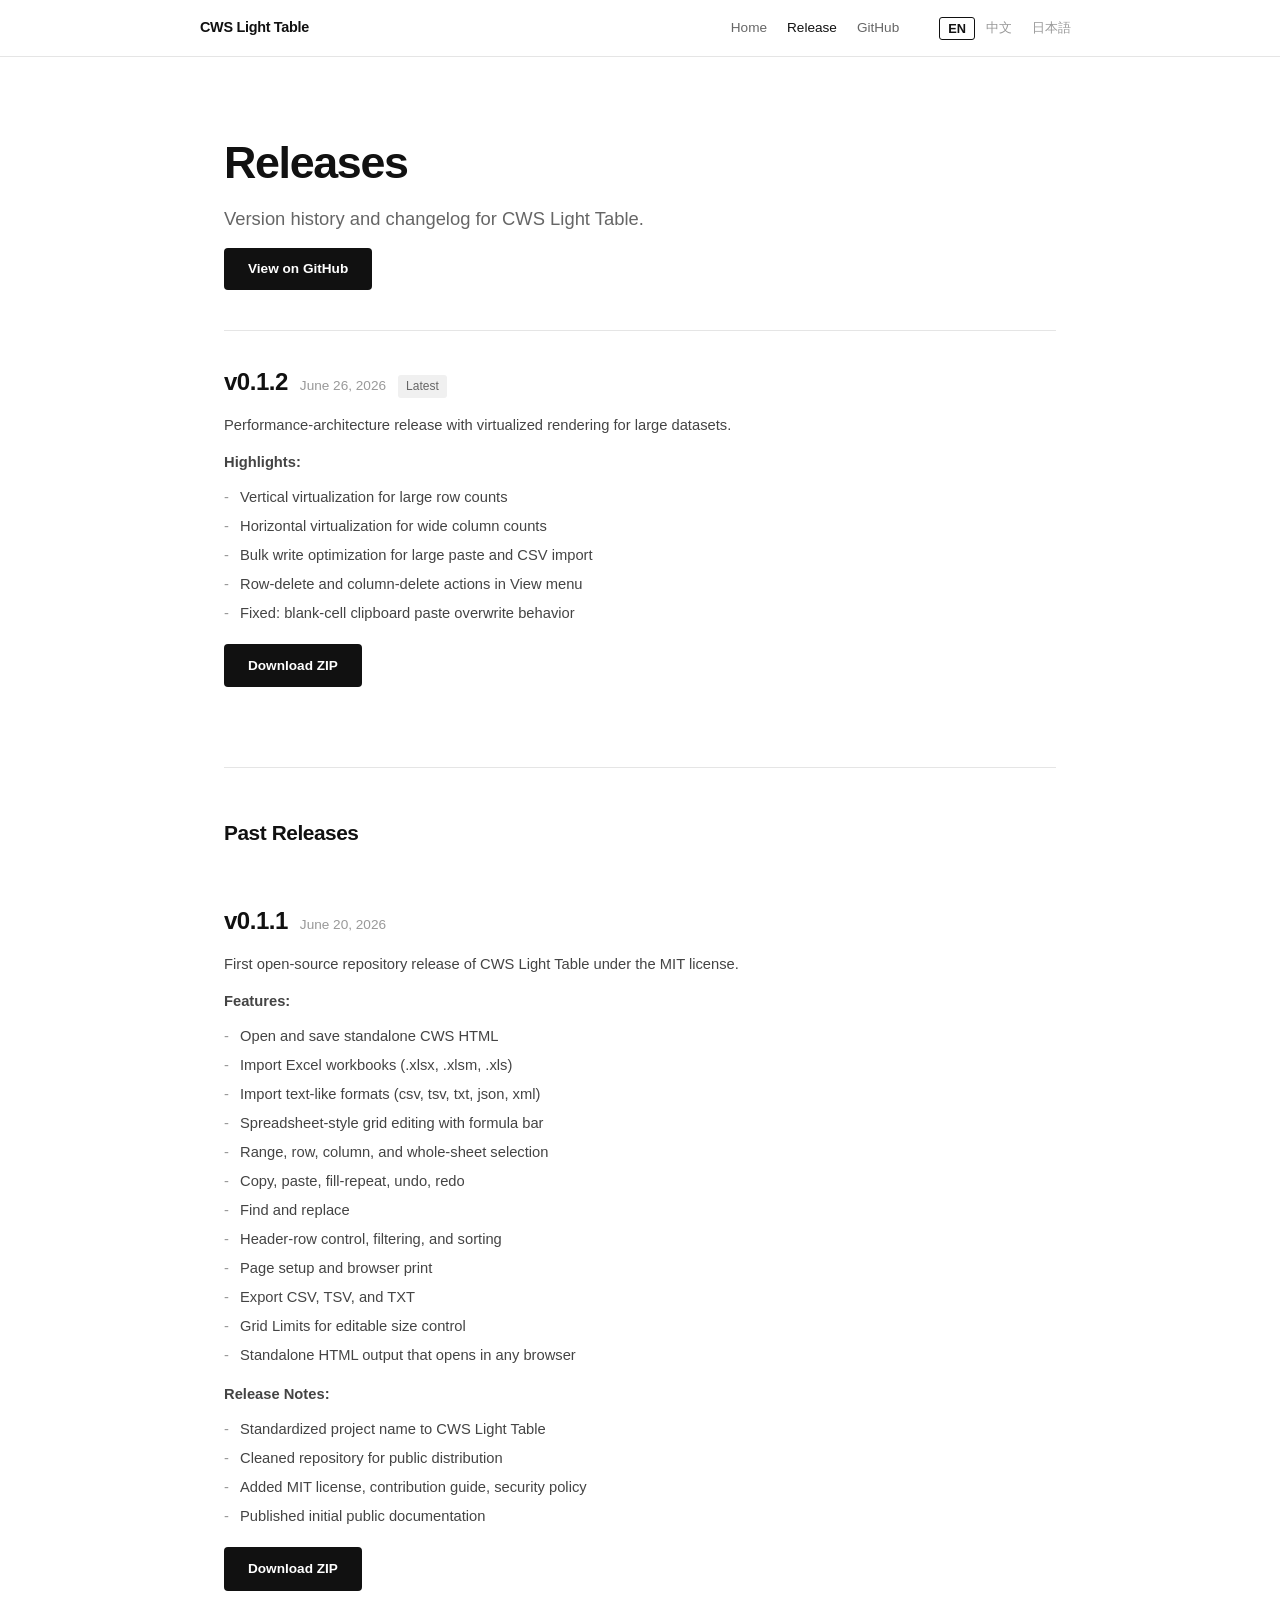
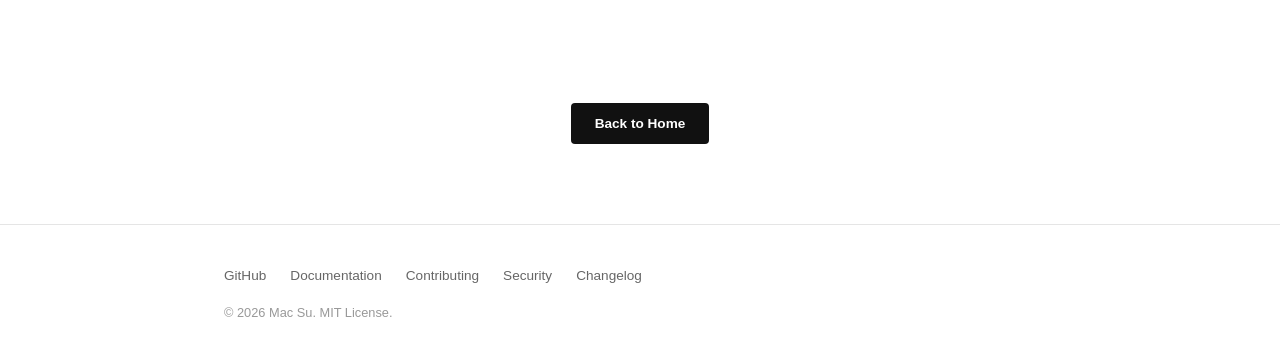
==== commit 8860ef58: "Move View on GitHub to hero, remove per-version buttons" ====
--- a/release.html
+++ b/release.html
@@ -30,6 +30,9 @@
     <section class="hero" style="padding-bottom:40px">
       <h1 data-i18n="release_title">Releases</h1>
       <p class="tagline" data-i18n="release_tagline">Version history and changelog for CWS Light Table.</p>
+      <p style="margin-top:16px">
+        <a href="https://github.com/szsumc/CWS-Light-Table-Open-Source/" target="_blank" class="btn" data-i18n="release_github_btn">View on GitHub</a>
+      </p>
     </section>
 
     <section class="section" style="padding-top:0">
@@ -50,8 +53,7 @@
             <li data-i18n="rel_012_h05">Fixed: blank-cell clipboard paste overwrite behavior</li>
           </ul>
           <p style="margin-top:16px">
-            <a href="https://github.com/szsumc/CWS-Light-Table-Open-Source/releases" target="_blank" class="btn" data-i18n="rel_012_download">View on GitHub</a>
-            <a href="Release/CWS%20Light%20Table_v0.1.2.zip" class="btn btn-outline" style="margin-left:8px" data-i18n="rel_012_dl_zip">Download ZIP</a>
+            <a href="Release/CWS%20Light%20Table_v0.1.2.zip" class="btn" data-i18n="rel_012_dl_zip">Download ZIP</a>
           </p>
         </div>
       </div>
@@ -89,8 +91,7 @@
             <li data-i18n="rel_011_n04">Published initial public documentation</li>
           </ul>
           <p style="margin-top:16px">
-            <a href="https://github.com/szsumc/CWS-Light-Table-Open-Source/releases" target="_blank" class="btn" data-i18n="rel_011_download">View on GitHub</a>
-            <a href="Release/CWS%20Light%20Table_v0.1.1.zip" class="btn btn-outline" style="margin-left:8px" data-i18n="rel_011_dl_zip">Download ZIP</a>
+            <a href="Release/CWS%20Light%20Table_v0.1.1.zip" class="btn" data-i18n="rel_011_dl_zip">Download ZIP</a>
           </p>
         </div>
       </div>
@@ -146,7 +147,6 @@
     rel_011_n02: "Cleaned repository for public distribution",
     rel_011_n03: "Added MIT license, contribution guide, security policy",
     rel_011_n04: "Published initial public documentation",
-    rel_011_download: "View on GitHub",
     rel_011_dl_zip: "Download ZIP",
     rel_012_version: "v0.1.2",
     rel_012_date: "June 26, 2026",
@@ -158,8 +158,8 @@
     rel_012_h03: "Bulk write optimization for large paste and CSV import",
     rel_012_h04: "Row-delete and column-delete actions in View menu",
     rel_012_h05: "Fixed: blank-cell clipboard paste overwrite behavior",
-    rel_012_download: "View on GitHub",
     rel_012_dl_zip: "Download ZIP",
+    release_github_btn: "View on GitHub",
     past_title: "Past Releases",
     cta_home: "Back to Home",
     footer_github: "GitHub",
@@ -197,7 +197,6 @@
     rel_011_n02: "\u6e05\u7406\u4ed3\u5e93\uff0c\u9002\u5408\u516c\u5f00\u53d1\u5e03",
     rel_011_n03: "\u6dfb\u52a0 MIT \u534f\u8bae\u3001\u8d21\u732e\u6307\u5357\u3001\u5b89\u5168\u7b56\u7565",
     rel_011_n04: "\u53d1\u5e03\u521d\u59cb\u516c\u5f00\u6587\u6863",
-    rel_011_download: "\u5728 GitHub \u4e0a\u67e5\u770b",
     rel_011_dl_zip: "\u4e0b\u8f7d ZIP",
     rel_012_version: "v0.1.2",
     rel_012_date: "2026\u5e746\u670826\u65e5",
@@ -209,8 +208,8 @@
     rel_012_h03: "\u6279\u91cf\u5199\u5165\u4f18\u5316\uff0c\u5927\u5e45\u63d0\u5347\u7c98\u8d34\u548cCSV\u5bfc\u5165\u901f\u5ea6",
     rel_012_h04: "View \u83dc\u5355\u65b0\u589e\u5220\u9664\u884c/\u5217\u529f\u80fd",
     rel_012_h05: "\u4fee\u590d\uff1a\u7a7a\u767d\u5355\u5143\u683c\u590d\u5236\u540e\u65e0\u6cd5\u7c98\u8d34\u7684 bug",
-    rel_012_download: "\u5728 GitHub \u4e0a\u67e5\u770b",
     rel_012_dl_zip: "\u4e0b\u8f7d ZIP",
+    release_github_btn: "\u5728 GitHub \u4e0a\u67e5\u770b",
     past_title: "\u8fc7\u5f80\u7248\u672c",
     cta_home: "\u8fd4\u56de\u9996\u9875",
     footer_github: "GitHub",
@@ -248,7 +247,6 @@
     rel_011_n02: "\u516c\u958b\u914d\u5e03\u306e\u305f\u3081\u306b\u30ea\u30dd\u30b8\u30c8\u30ea\u3092\u30af\u30ea\u30fc\u30f3",
     rel_011_n03: "MIT \u30e9\u30a4\u30bb\u30f3\u30b9\u3001\u30b3\u30f3\u30c8\u30ea\u30d3\u30e5\u30fc\u30b7\u30e7\u30f3\u30ac\u30a4\u30c9\u3001\u30bb\u30ad\u30e5\u30ea\u30c6\u30a3\u30dd\u30ea\u30b7\u30fc\u3092\u8ffd\u52a0",
     rel_011_n04: "\u521d\u671f\u516c\u958b\u30c9\u30ad\u30e5\u30e1\u30f3\u30c8\u3092\u516c\u958b",
-    rel_011_download: "GitHub \u3067\u898b\u308b",
     rel_011_dl_zip: "ZIP \u3092\u30c0\u30a6\u30f3\u30ed\u30fc\u30c9",
     rel_012_version: "v0.1.2",
     rel_012_date: "2026\u5e746\u670826\u65e5",
@@ -260,8 +258,8 @@
     rel_012_h03: "\u5927\u898f\u6a21\u30da\u30fc\u30b9\u30c8/CSV\u30a4\u30f3\u30dd\u30fc\u30c8\u306e\u4e00\u62ec\u66f8\u304d\u8fbc\u307f\u6700\u9069\u5316",
     rel_012_h04: "View \u30e1\u30cb\u30e5\u30fc\u306b\u884c/\u5217\u524a\u9664\u3092\u8ffd\u52a0",
     rel_012_h05: "\u4fee\u6b63\uff1a\u7a7a\u767d\u30bb\u30eb\u30b3\u30d4\u30fc\u5f8c\u306e\u30da\u30fc\u30b9\u30c8\u4e0d\u5177\u5408",
-    rel_012_download: "GitHub \u3067\u898b\u308b",
     rel_012_dl_zip: "ZIP \u3092\u30c0\u30a6\u30f3\u30ed\u30fc\u30c9",
+    release_github_btn: "GitHub \u3067\u898b\u308b",
     past_title: "\u904e\u53bb\u306e\u30ea\u30ea\u30fc\u30b9",
     cta_home: "\u30db\u30fc\u30e0\u306b\u623b\u308b",
     footer_github: "GitHub",
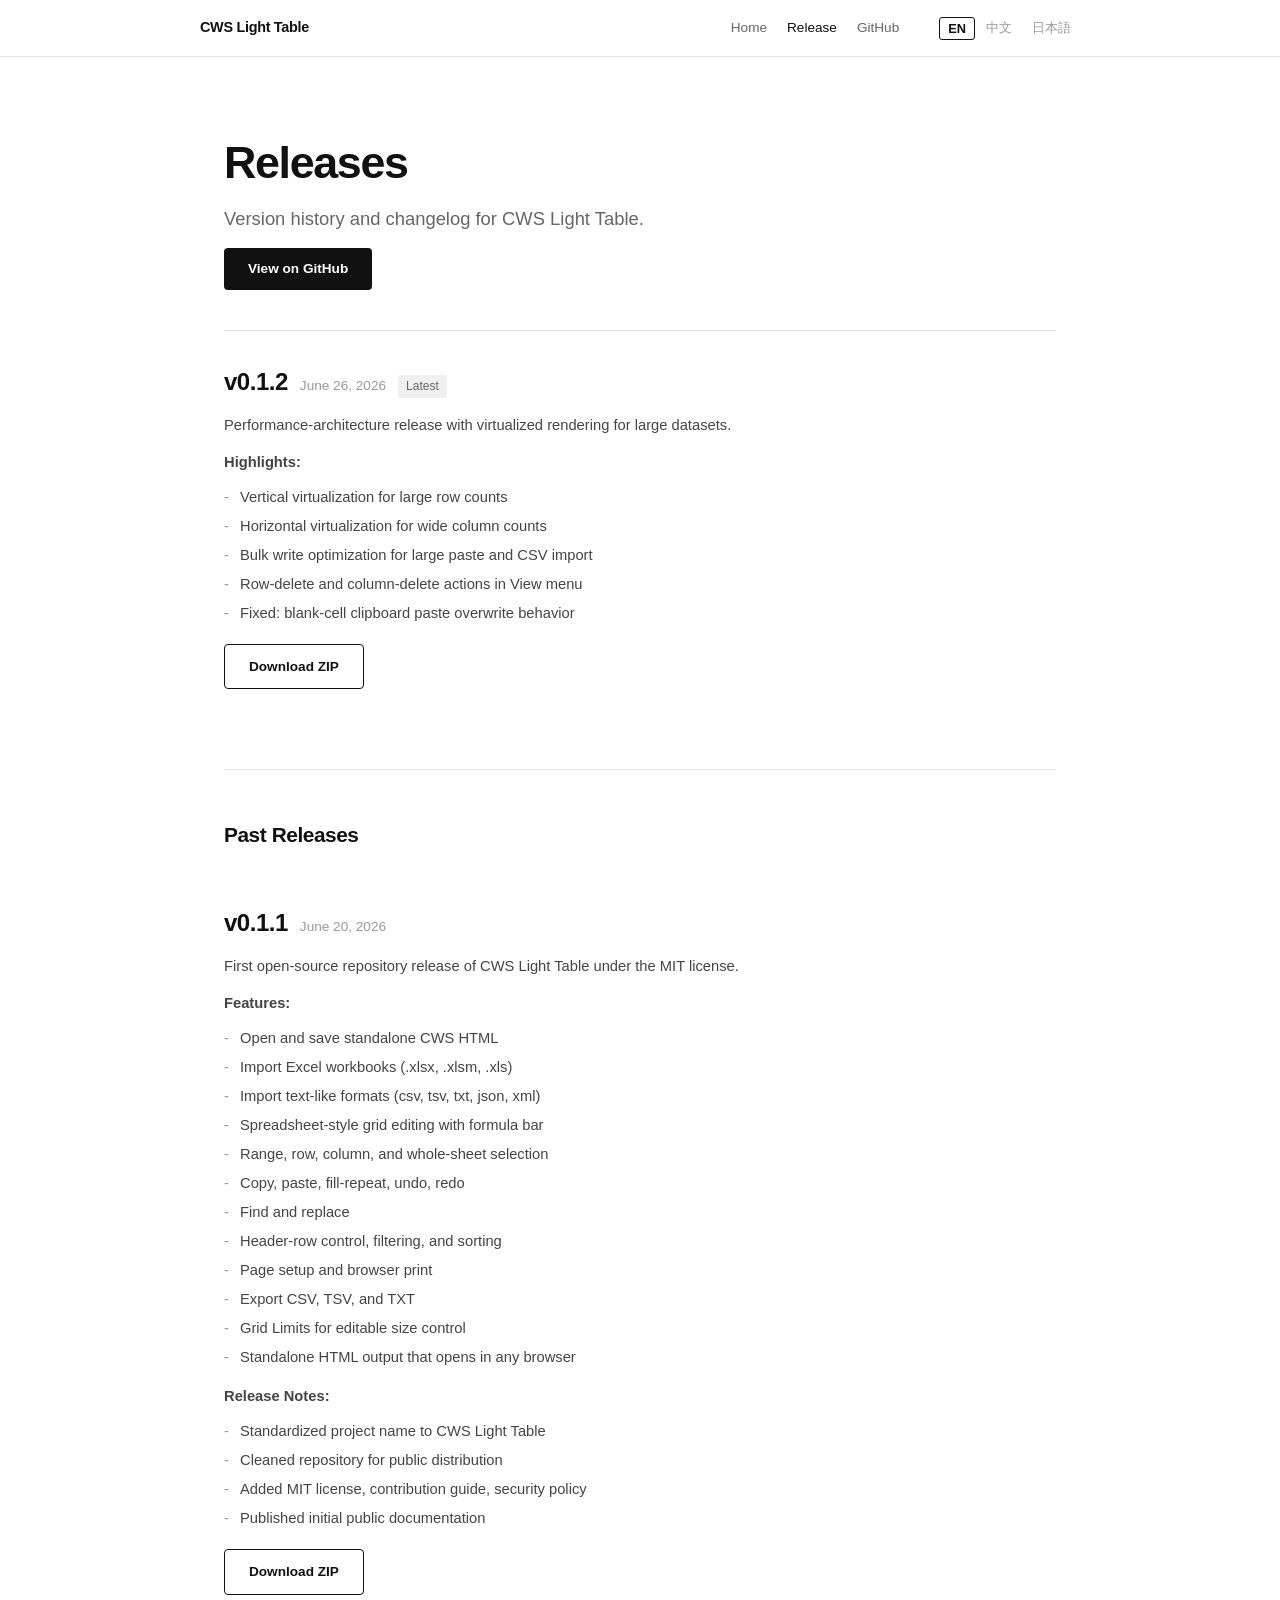
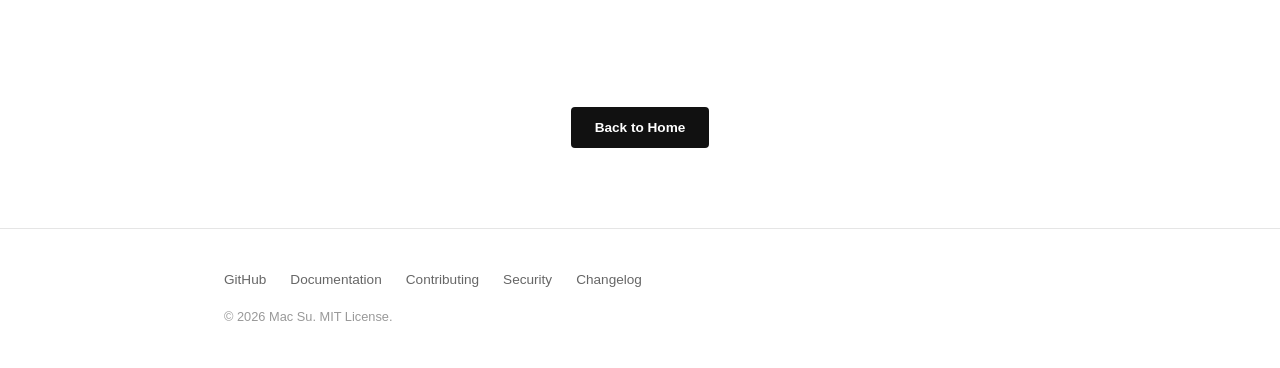
==== commit b48a2ba4: "Change ZIP download buttons to btn-outline style" ====
--- a/release.html
+++ b/release.html
@@ -53,7 +53,7 @@
             <li data-i18n="rel_012_h05">Fixed: blank-cell clipboard paste overwrite behavior</li>
           </ul>
           <p style="margin-top:16px">
-            <a href="Release/CWS%20Light%20Table_v0.1.2.zip" class="btn" data-i18n="rel_012_dl_zip">Download ZIP</a>
+            <a href="Release/CWS%20Light%20Table_v0.1.2.zip" class="btn btn-outline" data-i18n="rel_012_dl_zip">Download ZIP</a>
           </p>
         </div>
       </div>
@@ -91,7 +91,7 @@
             <li data-i18n="rel_011_n04">Published initial public documentation</li>
           </ul>
           <p style="margin-top:16px">
-            <a href="Release/CWS%20Light%20Table_v0.1.1.zip" class="btn" data-i18n="rel_011_dl_zip">Download ZIP</a>
+            <a href="Release/CWS%20Light%20Table_v0.1.1.zip" class="btn btn-outline" data-i18n="rel_011_dl_zip">Download ZIP</a>
           </p>
         </div>
       </div>
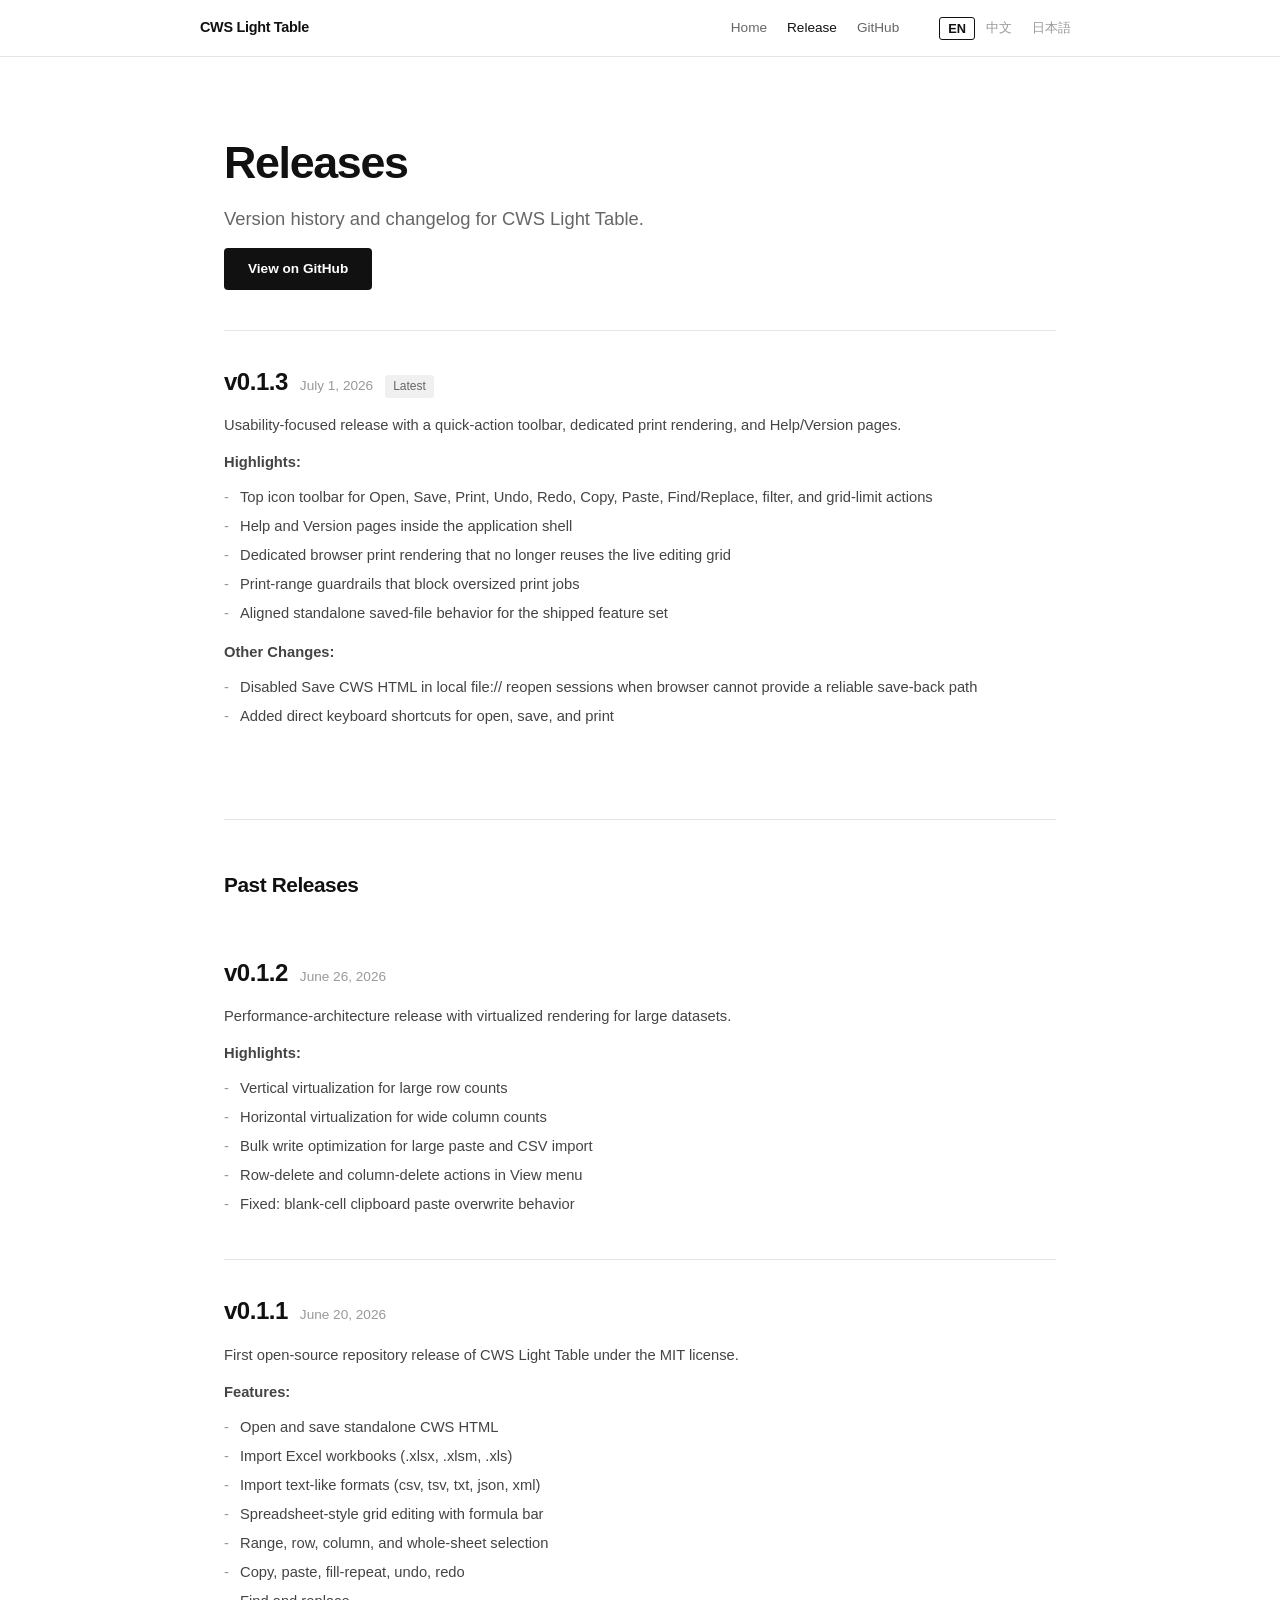
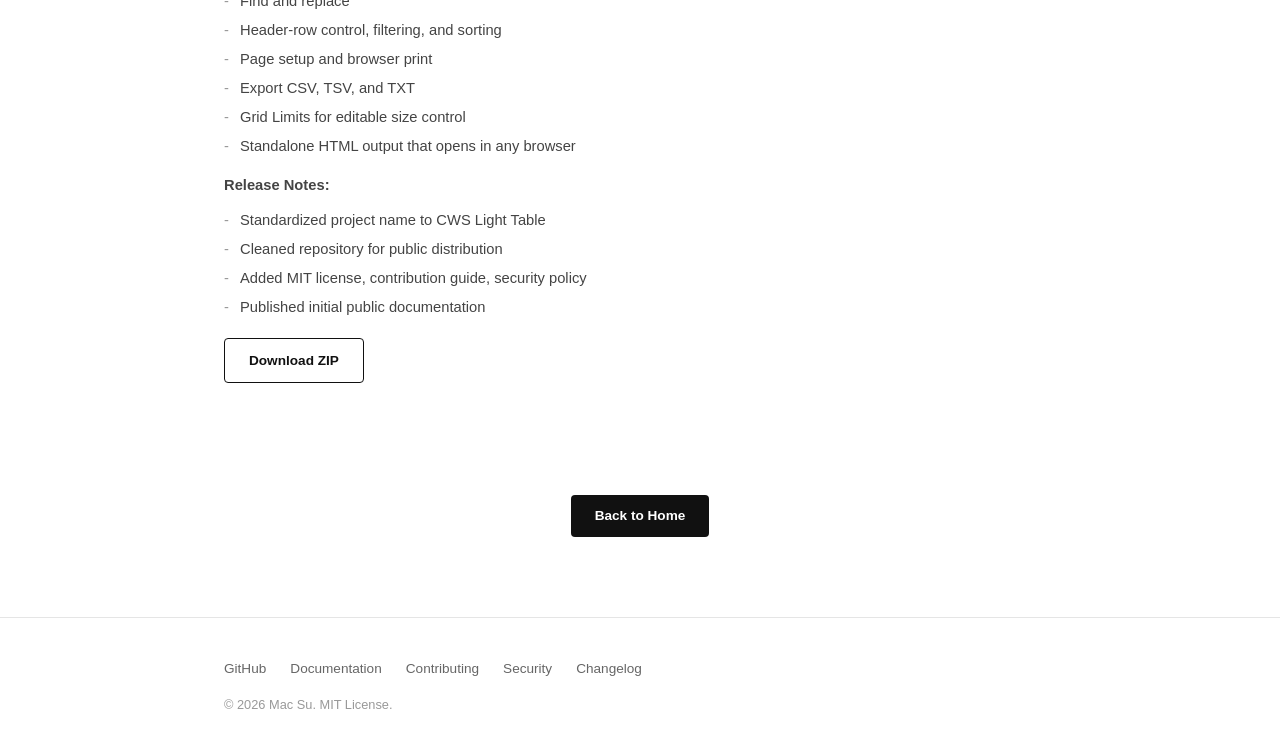
==== commit c03aa0b8: "Update docs for v0.1.3: add release entry, toolbar feature, dedicated print" ====
--- a/release.html
+++ b/release.html
@@ -4,6 +4,7 @@
 <meta charset="UTF-8">
 <meta name="viewport" content="width=device-width, initial-scale=1.0">
 <title>Release - CWS Light Table</title>
+<link rel="icon" type="image/svg+xml" href="images/favicon.svg">
 <link rel="stylesheet" href="css/style.css">
 </head>
 <body>
@@ -38,9 +39,35 @@
     <section class="section" style="padding-top:0">
       <div class="release">
         <div class="release-header">
+          <span class="release-version" data-i18n="rel_013_version">v0.1.3</span>
+          <span class="release-date" data-i18n="rel_013_date">July 1, 2026</span>
+          <span class="release-tag" data-i18n="rel_013_tag">Latest</span>
+        </div>
+        <div class="release-notes">
+          <p data-i18n="rel_013_intro">Usability-focused release with a quick-action toolbar, dedicated print rendering, and Help/Version pages.</p>
+          <p style="margin-top:12px;font-weight:600" data-i18n="rel_013_highlights_title">Highlights:</p>
+          <ul>
+            <li data-i18n="rel_013_h01">Top icon toolbar for Open, Save, Print, Undo, Redo, Copy, Paste, Find/Replace, filter, and grid-limit actions</li>
+            <li data-i18n="rel_013_h02">Help and Version pages inside the application shell</li>
+            <li data-i18n="rel_013_h03">Dedicated browser print rendering that no longer reuses the live editing grid</li>
+            <li data-i18n="rel_013_h04">Print-range guardrails that block oversized print jobs</li>
+            <li data-i18n="rel_013_h05">Aligned standalone saved-file behavior for the shipped feature set</li>
+          </ul>
+          <p style="margin-top:12px;font-weight:600" data-i18n="rel_013_changes_title">Other Changes:</p>
+          <ul>
+            <li data-i18n="rel_013_c01">Disabled Save CWS HTML in local file:// reopen sessions when browser cannot provide a reliable save-back path</li>
+            <li data-i18n="rel_013_c02">Added direct keyboard shortcuts for open, save, and print</li>
+          </ul>
+        </div>
+      </div>
+    </section>
+
+    <section class="section">
+      <h2 class="section-title" data-i18n="past_title">Past Releases</h2>
+      <div class="release">
+        <div class="release-header">
           <span class="release-version" data-i18n="rel_012_version">v0.1.2</span>
           <span class="release-date" data-i18n="rel_012_date">June 26, 2026</span>
-          <span class="release-tag" data-i18n="rel_012_tag">Latest</span>
         </div>
         <div class="release-notes">
           <p data-i18n="rel_012_intro">Performance-architecture release with virtualized rendering for large datasets.</p>
@@ -52,15 +79,8 @@
             <li data-i18n="rel_012_h04">Row-delete and column-delete actions in View menu</li>
             <li data-i18n="rel_012_h05">Fixed: blank-cell clipboard paste overwrite behavior</li>
           </ul>
-          <p style="margin-top:16px">
-            <a href="Release/CWS%20Light%20Table_v0.1.2.zip" class="btn btn-outline" data-i18n="rel_012_dl_zip">Download ZIP</a>
-          </p>
         </div>
       </div>
-    </section>
-
-    <section class="section">
-      <h2 class="section-title" data-i18n="past_title">Past Releases</h2>
       <div class="release">
         <div class="release-header">
           <span class="release-version" data-i18n="rel_011_version">v0.1.1</span>
@@ -150,7 +170,6 @@
     rel_011_dl_zip: "Download ZIP",
     rel_012_version: "v0.1.2",
     rel_012_date: "June 26, 2026",
-    rel_012_tag: "Latest",
     rel_012_intro: "Performance-architecture release with virtualized rendering for large datasets.",
     rel_012_highlights_title: "Highlights:",
     rel_012_h01: "Vertical virtualization for large row counts",
@@ -158,7 +177,19 @@
     rel_012_h03: "Bulk write optimization for large paste and CSV import",
     rel_012_h04: "Row-delete and column-delete actions in View menu",
     rel_012_h05: "Fixed: blank-cell clipboard paste overwrite behavior",
-    rel_012_dl_zip: "Download ZIP",
+    rel_013_version: "v0.1.3",
+    rel_013_date: "July 1, 2026",
+    rel_013_tag: "Latest",
+    rel_013_intro: "Usability-focused release with a quick-action toolbar, dedicated print rendering, and Help/Version pages.",
+    rel_013_highlights_title: "Highlights:",
+    rel_013_h01: "Top icon toolbar for Open, Save, Print, Undo, Redo, Copy, Paste, Find/Replace, filter, and grid-limit actions",
+    rel_013_h02: "Help and Version pages inside the application shell",
+    rel_013_h03: "Dedicated browser print rendering that no longer reuses the live editing grid",
+    rel_013_h04: "Print-range guardrails that block oversized print jobs",
+    rel_013_h05: "Aligned standalone saved-file behavior for the shipped feature set",
+    rel_013_changes_title: "Other Changes:",
+    rel_013_c01: "Disabled Save CWS HTML in local file:// reopen sessions when browser cannot provide a reliable save-back path",
+    rel_013_c02: "Added direct keyboard shortcuts for open, save, and print",
     release_github_btn: "View on GitHub",
     past_title: "Past Releases",
     cta_home: "Back to Home",
@@ -200,7 +231,6 @@
     rel_011_dl_zip: "\u4e0b\u8f7d ZIP",
     rel_012_version: "v0.1.2",
     rel_012_date: "2026\u5e746\u670826\u65e5",
-    rel_012_tag: "\u6700\u65b0",
     rel_012_intro: "\u6027\u80fd\u67b6\u6784\u53d1\u884c\u7248\uff0c\u9488\u5bf9\u5927\u578b\u6570\u636e\u96c6\u4f18\u5316\u865a\u62df\u5316\u6e32\u67d3\u3002",
     rel_012_highlights_title: "\u4eae\u70b9\uff1a",
     rel_012_h01: "\u7eb5\u5411\u865a\u62df\u5316\uff0c\u652f\u6301\u4e07\u884c\u6570\u636e\u6d41\u7545\u6eda\u52a8",
@@ -208,7 +238,19 @@
     rel_012_h03: "\u6279\u91cf\u5199\u5165\u4f18\u5316\uff0c\u5927\u5e45\u63d0\u5347\u7c98\u8d34\u548cCSV\u5bfc\u5165\u901f\u5ea6",
     rel_012_h04: "View \u83dc\u5355\u65b0\u589e\u5220\u9664\u884c/\u5217\u529f\u80fd",
     rel_012_h05: "\u4fee\u590d\uff1a\u7a7a\u767d\u5355\u5143\u683c\u590d\u5236\u540e\u65e0\u6cd5\u7c98\u8d34\u7684 bug",
-    rel_012_dl_zip: "\u4e0b\u8f7d ZIP",
+    rel_013_version: "v0.1.3",
+    rel_013_date: "2026\u5e747\u67081\u65e5",
+    rel_013_tag: "\u6700\u65b0",
+    rel_013_intro: "\u53ef\u7528\u6027\u66f4\u65b0\u7248\u672c\uff0c\u65b0\u589e\u5feb\u6377\u5de5\u5177\u680f\u3001\u4e13\u7528\u6253\u5370\u6e32\u67d3\u548c\u5e2e\u52a9/\u5173\u4e8e\u9875\u9762\u3002",
+    rel_013_highlights_title: "\u4eae\u70b9\uff1a",
+    rel_013_h01: "\u9876\u90e8\u56fe\u6807\u5de5\u5177\u680f\uff1a\u6253\u5f00\u3001\u4fdd\u5b58\u3001\u6253\u5370\u3001\u64a4\u9500\u3001\u91cd\u505a\u3001\u590d\u5236\u3001\u7c98\u8d34\u3001\u67e5\u627e\u66ff\u6362\u3001\u7b5b\u9009\u3001\u7f51\u683c\u9650\u5236",
+    rel_013_h02: "\u5e94\u7528\u5185\u65b0\u589e\u5e2e\u52a9\u548c\u7248\u672c\u4fe1\u606f\u9875\u9762",
+    rel_013_h03: "\u72ec\u7acb\u7684\u6d4f\u89c8\u5668\u6253\u5370\u6e32\u67d3\uff0c\u4e0d\u518d\u590d\u7528\u7f16\u8f91\u7f51\u683c",
+    rel_013_h04: "\u6253\u5370\u8303\u56f4\u4fdd\u62a4\uff1a\u963b\u6b62\u8d85\u5927\u6253\u5370\u4efb\u52a1",
+    rel_013_h05: "\u5df2\u5b9e\u73b0\u529f\u80fd\u7684\u72ec\u7acb\u4fdd\u5b58\u6587\u4ef6\u884c\u4e3a\u5bf9\u9f50",
+    rel_013_changes_title: "\u5176\u4ed6\u53d8\u66f4\uff1a",
+    rel_013_c01: "\u672c\u5730 file:// \u91cd\u65b0\u6253\u5f00\u4f1a\u8bdd\u65f6\u7981\u7528\u4fdd\u5b58\u529f\u80fd",
+    rel_013_c02: "\u65b0\u589e\u6253\u5f00\u3001\u4fdd\u5b58\u3001\u6253\u5370\u7684\u952e\u76d8\u5feb\u6377\u952e",
     release_github_btn: "\u5728 GitHub \u4e0a\u67e5\u770b",
     past_title: "\u8fc7\u5f80\u7248\u672c",
     cta_home: "\u8fd4\u56de\u9996\u9875",
@@ -250,7 +292,6 @@
     rel_011_dl_zip: "ZIP \u3092\u30c0\u30a6\u30f3\u30ed\u30fc\u30c9",
     rel_012_version: "v0.1.2",
     rel_012_date: "2026\u5e746\u670826\u65e5",
-    rel_012_tag: "\u6700\u65b0",
     rel_012_intro: "\u5927\u898f\u6a21\u30c7\u30fc\u30bf\u30bb\u30c3\u30c8\u5411\u3051\u4eee\u60f3\u5316\u30ec\u30f3\u30c0\u30ea\u30f3\u30b0\u3092\u6700\u9069\u5316\u3057\u305f\u30d1\u30d5\u30a9\u30fc\u30de\u30f3\u30b9\u30a2\u30fc\u30ad\u30c6\u30af\u30c1\u30e3\u30ea\u30ea\u30fc\u30b9\u3002",
     rel_012_highlights_title: "\u30cf\u30a4\u30e9\u30a4\u30c8\uff1a",
     rel_012_h01: "\u5927\u898f\u6a21\u884c\u6570\u306e\u5782\u76f4\u4eee\u60f3\u5316",
@@ -258,7 +299,19 @@
     rel_012_h03: "\u5927\u898f\u6a21\u30da\u30fc\u30b9\u30c8/CSV\u30a4\u30f3\u30dd\u30fc\u30c8\u306e\u4e00\u62ec\u66f8\u304d\u8fbc\u307f\u6700\u9069\u5316",
     rel_012_h04: "View \u30e1\u30cb\u30e5\u30fc\u306b\u884c/\u5217\u524a\u9664\u3092\u8ffd\u52a0",
     rel_012_h05: "\u4fee\u6b63\uff1a\u7a7a\u767d\u30bb\u30eb\u30b3\u30d4\u30fc\u5f8c\u306e\u30da\u30fc\u30b9\u30c8\u4e0d\u5177\u5408",
-    rel_012_dl_zip: "ZIP \u3092\u30c0\u30a6\u30f3\u30ed\u30fc\u30c9",
+    rel_013_version: "v0.1.3",
+    rel_013_date: "2026\u5e747\u67081\u65e5",
+    rel_013_tag: "\u6700\u65b0",
+    rel_013_intro: "\u4fbf\u5229\u6027\u30a2\u30c3\u30d7\u30c7\u30fc\u30c8\u7248\u3002\u30af\u30a4\u30c3\u30af\u30a2\u30af\u30b7\u30e7\u30f3\u30c4\u30fc\u30eb\u30d0\u30fc\u3001\u5c02\u7528\u5370\u5237\u30ec\u30f3\u30c0\u30ea\u30f3\u30b0\u3001\u30d8\u30eb\u30d7/\u30d0\u30fc\u30b8\u30e7\u30f3\u30da\u30fc\u30b8\u3092\u65b0\u589e\u3002",
+    rel_013_highlights_title: "\u30cf\u30a4\u30e9\u30a4\u30c8\uff1a",
+    rel_013_h01: "\u30a2\u30a4\u30b3\u30f3\u30c4\u30fc\u30eb\u30d0\u30fc\uff1a\u958b\u304f\u3001\u4fdd\u5b58\u3001\u5370\u5237\u3001\u5143\u306b\u623b\u3059\u3001\u3084\u308a\u76f4\u3059\u3001\u30b3\u30d4\u30fc\u3001\u30da\u30fc\u30b9\u30c8\u3001\u691c\u7d22/\u7f6e\u63db\u3001\u30d5\u30a3\u30eb\u30bf\u30fc\u3001\u30b0\u30ea\u30c3\u30c9\u5236\u9650",
+    rel_013_h02: "\u30a2\u30d7\u30ea\u5185\u306b\u30d8\u30eb\u30d7\u3068\u30d0\u30fc\u30b8\u30e7\u30f3\u60c5\u5831\u30da\u30fc\u30b8\u3092\u65b0\u589e",
+    rel_013_h03: "\u72ec\u7acb\u3057\u305f\u30d6\u30e9\u30a6\u30b6\u5370\u5237\u30ec\u30f3\u30c0\u30ea\u30f3\u30b0\uff08\u7de8\u96c6\u7d44\u307f\u8fbc\u307f\u30b0\u30ea\u30c3\u30c9\u3092\u4f7f\u7528\u305b\u305a\uff09",
+    rel_013_h04: "\u5370\u5237\u7bc4\u56f2\u4fdd\u8b77\uff1a\u30aa\u30fc\u30d0\u30fc\u30b5\u30a4\u30ba\u306a\u5370\u5237\u4efb\u52d9\u3092\u30d6\u30ed\u30c3\u30af",
+    rel_013_h05: "\u30b7\u30c3\u30d7\u6a5f\u80fd\u306e\u30b9\u30bf\u30f3\u30c9\u30a2\u30ed\u30f3\u4fdd\u5b58\u4e92\u63db\u6027\u3092\u6574\u5408",
+    rel_013_changes_title: "\u305d\u306e\u4ed6\u306e\u5909\u66f4\uff1a",
+    rel_013_c01: "\u30ed\u30fc\u30ab\u30eb file:// \u518d\u958b\u30bb\u30c3\u30b7\u30e7\u30f3\u3067\u4fdd\u5b58\u6a5f\u80fd\u3092\u7121\u52b9\u5316",
+    rel_013_c02: "\u958b\u304f\u3001\u4fdd\u5b58\u3001\u5370\u5237\u306e\u30ad\u30fc\u30dc\u30fc\u30c9\u30b7\u30e7\u30fc\u30c8\u30ab\u30c3\u30c8\u3092\u65b0\u589e",
     release_github_btn: "GitHub \u3067\u898b\u308b",
     past_title: "\u904e\u53bb\u306e\u30ea\u30ea\u30fc\u30b9",
     cta_home: "\u30db\u30fc\u30e0\u306b\u623b\u308b",
--- a/css/style.css
+++ b/css/style.css
@@ -348,6 +348,11 @@
 
 /* Responsive */
 @media (max-width: 640px) {
+  .nav {
+    overflow-x: auto;
+    -webkit-overflow-scrolling: touch;
+  }
+
   .hero h1 {
     font-size: 2rem;
   }
@@ -367,4 +372,43 @@
   .nav-links {
     gap: 12px;
   }
-}
+
+  .cta-group {
+    display: flex;
+    flex-direction: column;
+    gap: 12px;
+    align-items: center;
+  }
+
+  .cta-group .btn {
+    width: 100%;
+    max-width: 320px;
+  }
+}
+
+@media (max-width: 480px) {
+  .hero h1 {
+    font-size: 1.6rem;
+  }
+
+  .lang-switch {
+    gap: 1px;
+  }
+
+  .lang-btn {
+    padding: 2px 5px;
+    font-size: 0.75rem;
+  }
+
+  .nav-links {
+    gap: 8px;
+  }
+
+  .nav-links a {
+    font-size: 0.8rem;
+  }
+
+  .nav-inner {
+    gap: 8px;
+  }
+}
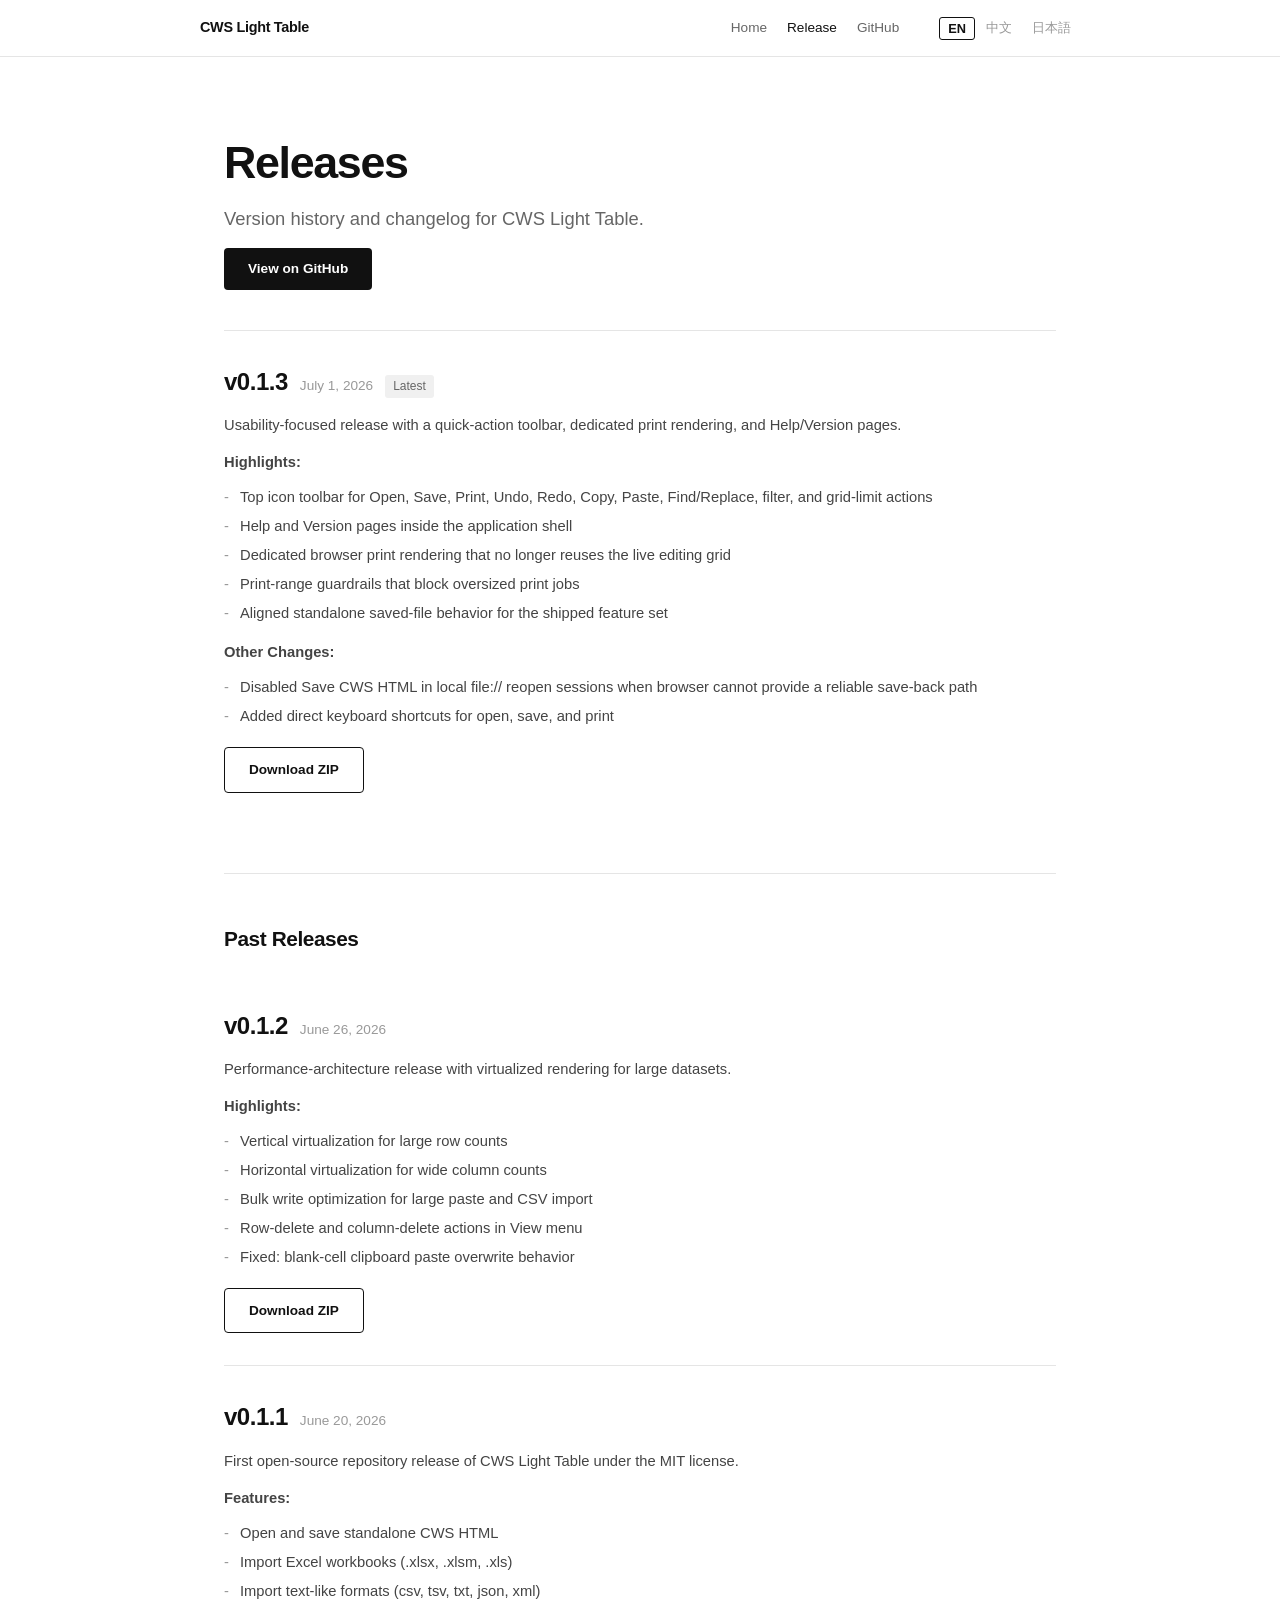
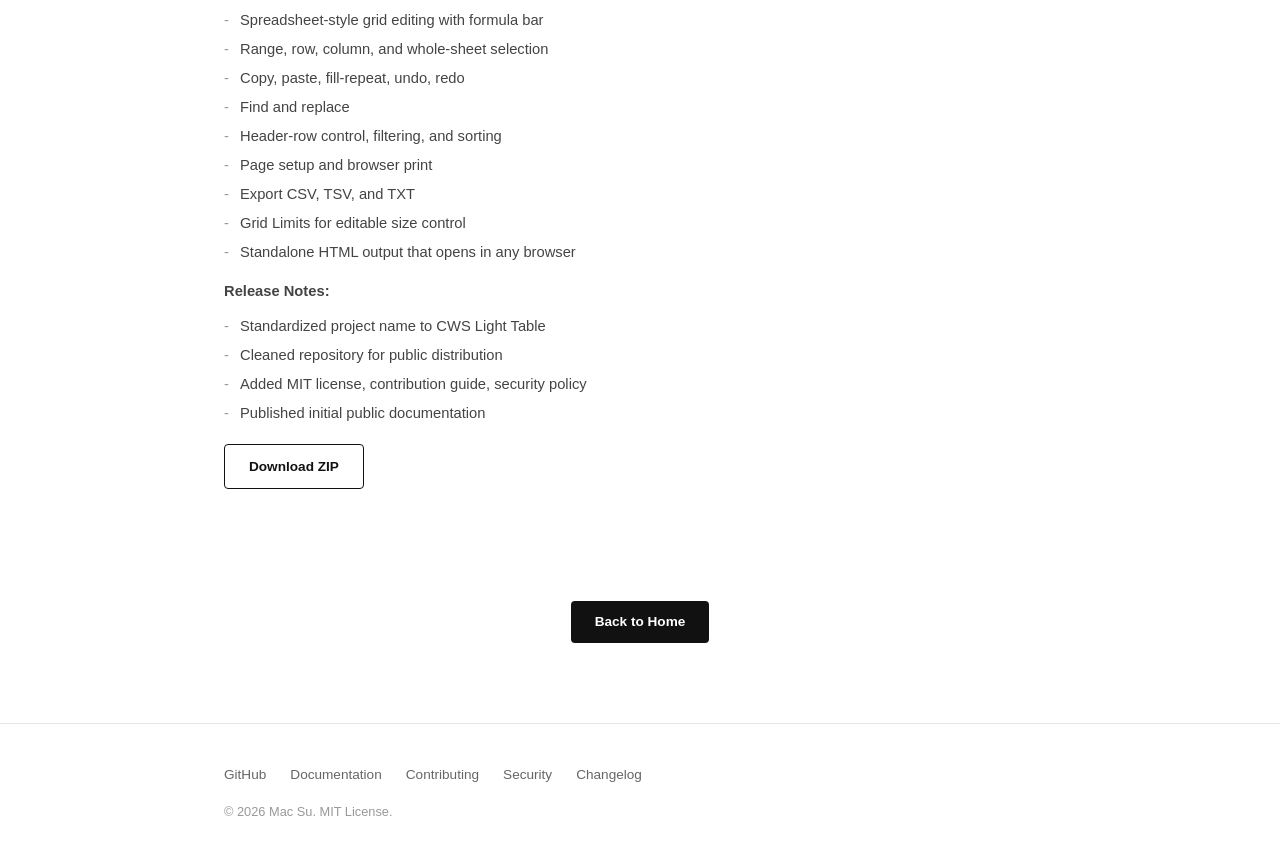
==== commit b866dc06: "Add download ZIP buttons back for v0.1.2 and v0.1.3" ====
--- a/release.html
+++ b/release.html
@@ -58,6 +58,9 @@
             <li data-i18n="rel_013_c01">Disabled Save CWS HTML in local file:// reopen sessions when browser cannot provide a reliable save-back path</li>
             <li data-i18n="rel_013_c02">Added direct keyboard shortcuts for open, save, and print</li>
           </ul>
+          <p style="margin-top:16px">
+            <a href="Release/CWS%20Light%20Table_v0.1.3.zip" class="btn btn-outline" data-i18n="rel_013_dl_zip">Download ZIP</a>
+          </p>
         </div>
       </div>
     </section>
@@ -79,6 +82,9 @@
             <li data-i18n="rel_012_h04">Row-delete and column-delete actions in View menu</li>
             <li data-i18n="rel_012_h05">Fixed: blank-cell clipboard paste overwrite behavior</li>
           </ul>
+          <p style="margin-top:16px">
+            <a href="Release/CWS%20Light%20Table_v0.1.2.zip" class="btn btn-outline" data-i18n="rel_012_dl_zip">Download ZIP</a>
+          </p>
         </div>
       </div>
       <div class="release">
@@ -177,6 +183,7 @@
     rel_012_h03: "Bulk write optimization for large paste and CSV import",
     rel_012_h04: "Row-delete and column-delete actions in View menu",
     rel_012_h05: "Fixed: blank-cell clipboard paste overwrite behavior",
+    rel_012_dl_zip: "Download ZIP",
     rel_013_version: "v0.1.3",
     rel_013_date: "July 1, 2026",
     rel_013_tag: "Latest",
@@ -190,6 +197,7 @@
     rel_013_changes_title: "Other Changes:",
     rel_013_c01: "Disabled Save CWS HTML in local file:// reopen sessions when browser cannot provide a reliable save-back path",
     rel_013_c02: "Added direct keyboard shortcuts for open, save, and print",
+    rel_013_dl_zip: "Download ZIP",
     release_github_btn: "View on GitHub",
     past_title: "Past Releases",
     cta_home: "Back to Home",
@@ -238,6 +246,7 @@
     rel_012_h03: "\u6279\u91cf\u5199\u5165\u4f18\u5316\uff0c\u5927\u5e45\u63d0\u5347\u7c98\u8d34\u548cCSV\u5bfc\u5165\u901f\u5ea6",
     rel_012_h04: "View \u83dc\u5355\u65b0\u589e\u5220\u9664\u884c/\u5217\u529f\u80fd",
     rel_012_h05: "\u4fee\u590d\uff1a\u7a7a\u767d\u5355\u5143\u683c\u590d\u5236\u540e\u65e0\u6cd5\u7c98\u8d34\u7684 bug",
+    rel_012_dl_zip: "\u4e0b\u8f7d ZIP",
     rel_013_version: "v0.1.3",
     rel_013_date: "2026\u5e747\u67081\u65e5",
     rel_013_tag: "\u6700\u65b0",
@@ -251,6 +260,7 @@
     rel_013_changes_title: "\u5176\u4ed6\u53d8\u66f4\uff1a",
     rel_013_c01: "\u672c\u5730 file:// \u91cd\u65b0\u6253\u5f00\u4f1a\u8bdd\u65f6\u7981\u7528\u4fdd\u5b58\u529f\u80fd",
     rel_013_c02: "\u65b0\u589e\u6253\u5f00\u3001\u4fdd\u5b58\u3001\u6253\u5370\u7684\u952e\u76d8\u5feb\u6377\u952e",
+    rel_013_dl_zip: "\u4e0b\u8f7d ZIP",
     release_github_btn: "\u5728 GitHub \u4e0a\u67e5\u770b",
     past_title: "\u8fc7\u5f80\u7248\u672c",
     cta_home: "\u8fd4\u56de\u9996\u9875",
@@ -299,6 +309,7 @@
     rel_012_h03: "\u5927\u898f\u6a21\u30da\u30fc\u30b9\u30c8/CSV\u30a4\u30f3\u30dd\u30fc\u30c8\u306e\u4e00\u62ec\u66f8\u304d\u8fbc\u307f\u6700\u9069\u5316",
     rel_012_h04: "View \u30e1\u30cb\u30e5\u30fc\u306b\u884c/\u5217\u524a\u9664\u3092\u8ffd\u52a0",
     rel_012_h05: "\u4fee\u6b63\uff1a\u7a7a\u767d\u30bb\u30eb\u30b3\u30d4\u30fc\u5f8c\u306e\u30da\u30fc\u30b9\u30c8\u4e0d\u5177\u5408",
+    rel_012_dl_zip: "ZIP \u3092\u30c0\u30a6\u30f3\u30ed\u30fc\u30c9",
     rel_013_version: "v0.1.3",
     rel_013_date: "2026\u5e747\u67081\u65e5",
     rel_013_tag: "\u6700\u65b0",
@@ -312,6 +323,7 @@
     rel_013_changes_title: "\u305d\u306e\u4ed6\u306e\u5909\u66f4\uff1a",
     rel_013_c01: "\u30ed\u30fc\u30ab\u30eb file:// \u518d\u958b\u30bb\u30c3\u30b7\u30e7\u30f3\u3067\u4fdd\u5b58\u6a5f\u80fd\u3092\u7121\u52b9\u5316",
     rel_013_c02: "\u958b\u304f\u3001\u4fdd\u5b58\u3001\u5370\u5237\u306e\u30ad\u30fc\u30dc\u30fc\u30c9\u30b7\u30e7\u30fc\u30c8\u30ab\u30c3\u30c8\u3092\u65b0\u589e",
+    rel_013_dl_zip: "ZIP \u3092\u30c0\u30a6\u30f3\u30ed\u30fc\u30c9",
     release_github_btn: "GitHub \u3067\u898b\u308b",
     past_title: "\u904e\u53bb\u306e\u30ea\u30ea\u30fc\u30b9",
     cta_home: "\u30db\u30fc\u30e0\u306b\u623b\u308b",
